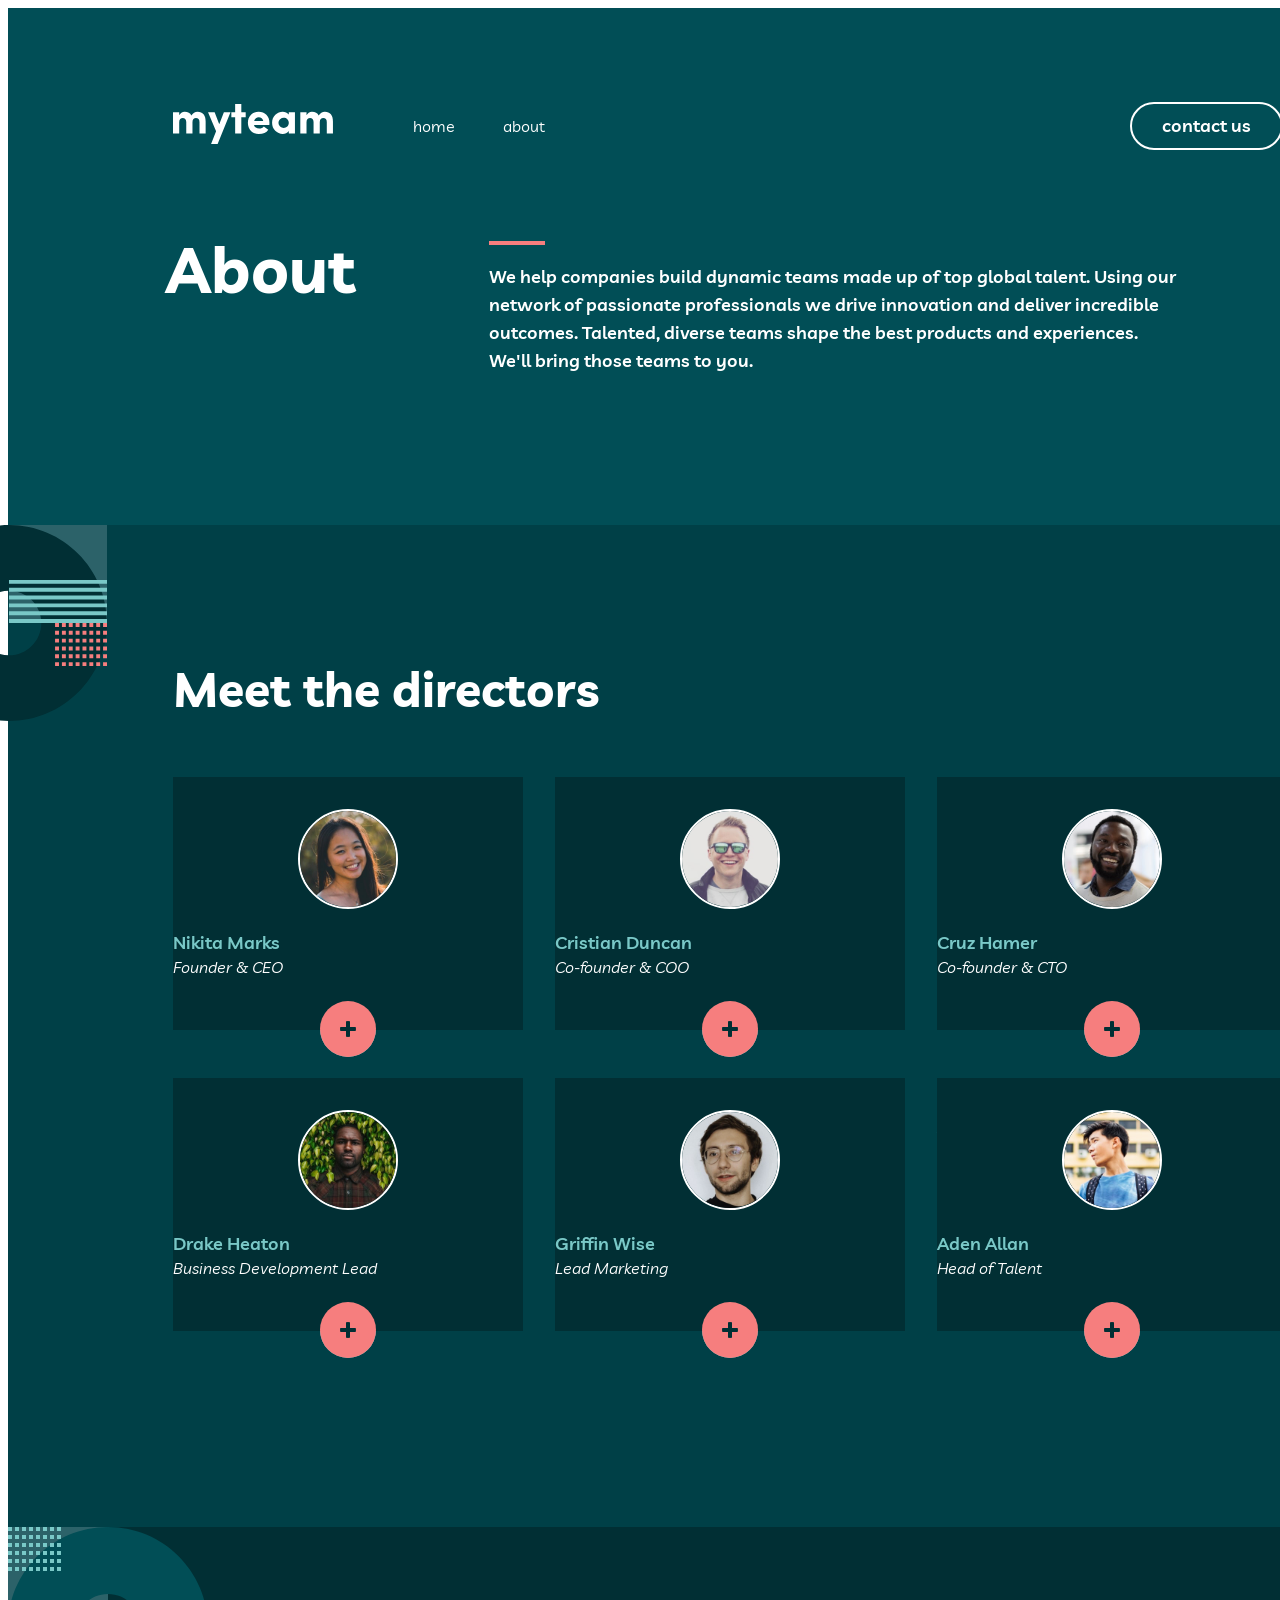
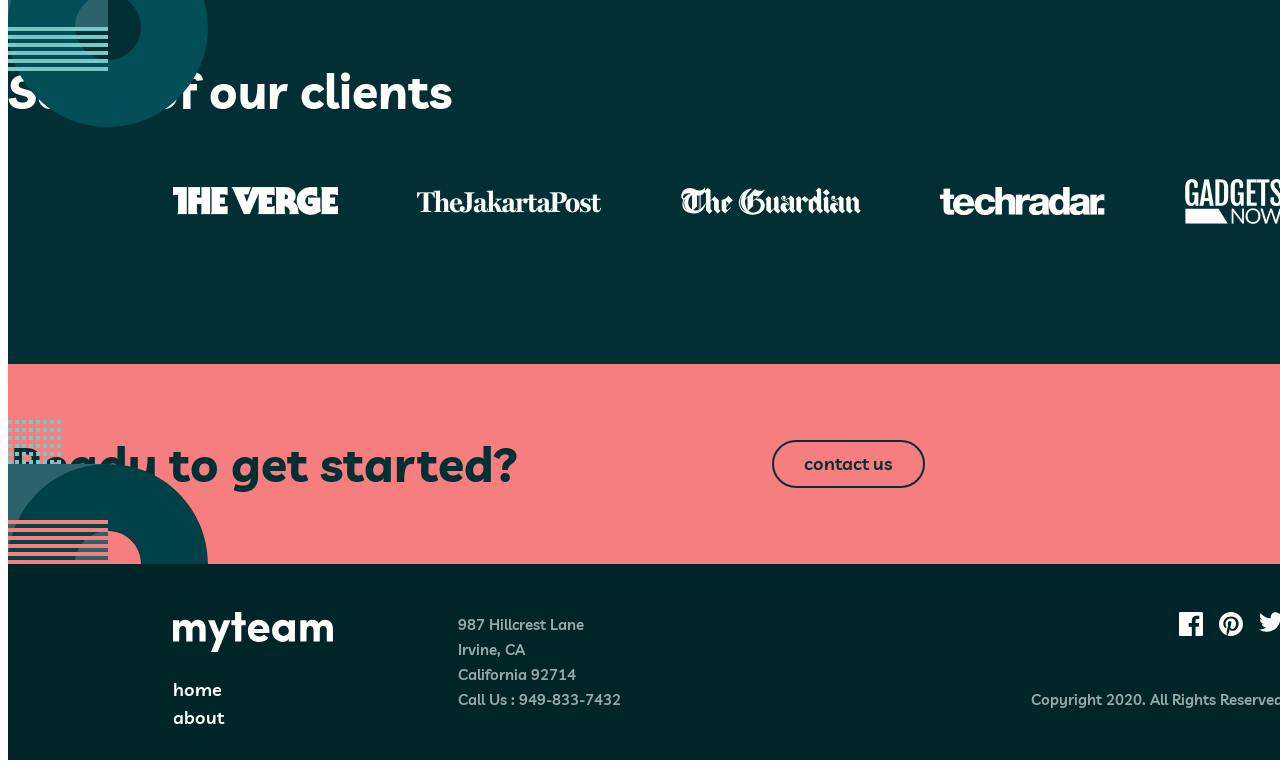
==== pages/about.html @ 74ff91b4 "Merge branch 'main' into task/K1-47" ====
<!doctype html>
<html lang="en">
  <head>
    <meta charset="UTF-8" />
    <meta name="viewport" content="width=device-width, initial-scale=1.0" />

    <link
      rel="icon"
      type="image/png"
      sizes="32x32"
      href="images/favicon-32x32.png"
    />
    <link rel="preconnect" href="https://fonts.googleapis.com" />
    <link rel="preconnect" href="https://fonts.gstatic.com" crossorigin />
    <link
      href="https://fonts.googleapis.com/css2?family=Livvic:ital,wght@0,100;0,200;0,300;0,400;0,500;0,600;0,700;0,900;1,100;1,200;1,300;1,400;1,500;1,600;1,700;1,900&display=swap"
      rel="stylesheet"
    />
    <link rel="stylesheet" href="../CSS/style.css" />
    <link rel="stylesheet" href="../CSS/about.css" />
    <title>Frontend Mentor | myteam website challenge - About</title>

    <script src="../JS/about.js" defer></script>
  </head>

  <body>
    <div id="container">
      <header>
        <nav>
          <ul>
            <li>
              <img src="../assets/logo.svg" alt="logo" />
            </li>
            <ul>
              <li>
                <a href="../index.html">home</a>
              </li>
              <li>
                <a href="../pages/about.html">about</a>
              </li>
            </ul>
          </ul>
          <button class="body-1">
            <a href="../pages/contact.html">contact us</a>
          </button>
        </nav>

        <div class="about">
          <article class="a_h1">
            <h1 class="h1-small">About</h1>
          </article>

          <article class="a_p">
            <div class="red_dash"></div>
            <p class="body-1">
              We help companies build dynamic teams made up of top global
              talent. Using our network of passionate professionals we drive
              innovation and deliver incredible outcomes. Talented, diverse
              teams shape the best products and experiences. We'll bring those
              teams to you.
            </p>
          </article>

          <img
            src="../assets/bg-pattern-about-1-mobile-nav-1.svg"
            alt="red decor"
            class="a_decor1"
          />
        </div>
      </header>

      <section class="directors">
        <h2 class="h2">Meet the directors</h2>
        <figure class="d_grid">
          <div class="nikita not_flipped">
            <img
              src="../assets/avatar-nikita.jpg"
              alt="picture of Nikita Marks"
            />
            <p class="d_names body-1">Nikita Marks</p>
            <p class="d_job">Founder & CEO</p>
            <button><img src="../assets/icon-cross.svg" alt="" /></button>
            <!-- button for flip card-->
          </div>

          <div class="cristian not_flipped">
            <img
              src="../assets/avatar-christian.jpg"
              alt="picture of Cristian Duncan"
            />
            <p class="d_names body-1">Cristian Duncan</p>
            <p class="d_job">Co-founder & COO</p>
            <button><img src="../assets/icon-cross.svg" alt="" /></button>
            <!-- button for flip card-->
          </div>

          <div class="cruz not_flipped">
            <img src="../assets/avatar-cruz.jpg" alt="picture of Cruz Hamer" />
            <p class="d_names body-1">Cruz Hamer</p>
            <p class="d_job">Co-founder & CTO</p>
            <button><img src="../assets/icon-cross.svg" alt="" /></button>
            <!-- button for flip card-->
          </div>

          <div class="drake not_flipped">
            <img
              src="../assets/avatar-drake.jpg"
              alt="picture of Drake Heaton"
            />
            <p class="d_names body-1">Drake Heaton</p>
            <p class="d_job">Business Development Lead</p>
            <button><img src="../assets/icon-cross.svg" alt="" /></button>
            <!-- button for flip card-->
          </div>

          <div class="griffin not_flipped">
            <img
              src="../assets/avatar-griffin.jpg"
              alt="picture of Griffin Wise"
            />
            <p class="d_names body-1">Griffin Wise</p>
            <p class="d_job">Lead Marketing</p>
            <button><img src="../assets/icon-cross.svg" alt="" /></button>
            <!-- button for flip card-->
          </div>

          <div class="aden not_flipped">
            <img src="../assets/avatar-aden.jpg" alt="picture of Aden Allan" />
            <p class="d_names body-1">Aden Allan</p>
            <p class="d_job">Head of Talent</p>
            <button><img src="../assets/icon-cross.svg" alt="" /></button>
            <!-- button for flip card-->
          </div>
        </figure>

        <figure class="d_grid2 d_grid">
          <div class="nikita flipped">
            <p class="d_names body-1">Nikita Marks</p>
            <p class="body-2">
              “It always amazes me how much talent there is in every corner of
              the globe.”
            </p>
            <span>
              <a href=""
                ><img src="../assets/icon-twitter.svg" alt="twitter logo"
              /></a>
              <a href=""
                ><img src="../assets/icon-linkedin.svg" alt="linkedin logo"
              /></a>
            </span>
            <button>
              <img src="../assets/icon-cross.svg" alt="x to close" />
            </button>
            <!-- button to come back to card-->
          </div>

          <div class="cristian flipped">
            <p class="d_names body-1">Cristian Duncan</p>
            <p class="body-2">
              “Distributed teams required unique processes. You need to approach
              work in a new way.”
            </p>
            <span>
              <a href=""
                ><img src="../assets/icon-twitter.svg" alt="twitter logo"
              /></a>
              <a href=""
                ><img src="../assets/icon-linkedin.svg" alt="linkedin logo"
              /></a>
            </span>
            <button>
              <img src="../assets/icon-cross.svg" alt="x to close" />
            </button>
            <!-- button to come back to card-->
          </div>

          <div class="cruz flipped">
            <p class="d_names body-1">Cruz Hamer</p>
            <p class="body-2">
              “Technology is at the forefront of enabling distributed teams.
              That's where we come in.”
            </p>
            <span>
              <a href=""
                ><img src="../assets/icon-twitter.svg" alt="twitter logo"
              /></a>
              <a href=""
                ><img src="../assets/icon-linkedin.svg" alt="linkedin logo"
              /></a>
            </span>
            <button>
              <img src="../assets/icon-cross.svg" alt="x to close" />
            </button>
            <!-- button to come back to card-->
          </div>

          <div class="drake flipped">
            <p class="d_names body-1">Drake Heaton</p>
            <p class="body-2">
              “Hiring similar people from similar backgrounds is a surefire way
              to stunt innovation.”
            </p>
            <span>
              <a href=""
                ><img src="../assets/icon-twitter.svg" alt="twitter logo"
              /></a>
              <a href=""
                ><img src="../assets/icon-linkedin.svg" alt="linkedin logo"
              /></a>
            </span>
            <button>
              <img src="../assets/icon-cross.svg" alt="x to close" />
            </button>
            <!-- button to come back to card-->
          </div>

          <div class="griffin flipped">
            <p class="d_names body-1">Griffin Wise</p>
            <p class="body-2">
              “Unique perspectives shape unique products, which is what you need
              to survive these days.”
            </p>
            <span>
              <a href=""
                ><img src="../assets/icon-twitter.svg" alt="twitter logo"
              /></a>
              <a href=""
                ><img src="../assets/icon-linkedin.svg" alt="linkedin logo"
              /></a>
            </span>
            <button>
              <img src="../assets/icon-cross.svg" alt="x to close" />
            </button>
            <!-- button to come back to card-->
          </div>

          <div class="aden flipped">
            <p class="d_names body-1">Aden Alan</p>
            <p class="body-2">
              “Empowered teams create truly amazing products. Set the north star
              and let them follow it.”
            </p>
            <span>
              <a href=""
                ><img src="../assets/icon-twitter.svg" alt="twitter logo"
              /></a>
              <a href=""
                ><img src="../assets/icon-linkedin.svg" alt="linkedin logo"
              /></a>
            </span>
            <button>
              <img src="../assets/icon-cross.svg" alt="x to close" />
            </button>
            <!-- button to come back to card-->
          </div>
        </figure>

        <div class="d_decor1">
          <img
            src="../assets/bg-pattern-about-2-contact-1.svg"
            alt="blue decor"
          />
        </div>

        <img
          src="../assets/bg-pattern-home-4-about-3.svg"
          alt="red decor"
          class="d_decor2"
        />
      </section>

      <section class="clients">
        <h2 class="h2">Some of our clients</h2>
        <figure>
          <img src="../assets/logo-the-verge.png" alt="The verge icon" />
          <img
            src="../assets/logo-jakarta-post.png"
            alt="The jakarta post logo"
          />
          <img src="../assets/logo-the-guardian.png" alt="the guardian logo" />
          <img src="../assets/logo-tech-radar.png" alt="tech radar logo" />
          <img src="../assets/logo-gadgets-now.png" alt="gadgets now logo" />
        </figure>

        <div class="c_decor1">
          <img src="../assets/bg-pattern-about-4.svg" alt="red decor" />
        </div>
      </section>

      <section id="ready-to-get-started">
        <div>
          <h2 class="h2">Ready to get started?</h2>
          <button class="body-1">
            <a href="../pages/contact.html">contact us</a>
          </button>
        </div>
        <img src="../assets/bg-pattern-home-6-about-5.svg" alt="" />
      </section>

      <footer id="footer">
        <div>
          <div class="logo">
            <img src="../assets/logo.svg" alt="logo" />
            <ul class="body-1">
              <li>
                <a href="../index.html">home</a>
              </li>
              <li>
                <a href="../pages/about.html">about</a>
              </li>
            </ul>
          </div>
          <address class="body-2">
            <ul>
              <li>987 Hillcrest Lane</li>
              <li>Irvine, CA</li>
              <li>California 92714</li>
              <li>Call Us : 949-833-7432</li>
            </ul>
          </address>
        </div>
        <div class="social">
          <ul>
            <li>
              <a href="#">
                <img src="../assets/icon-facebook.svg" alt="Facebook" />
              </a>
            </li>
            <li>
              <a href="#">
                <img src="../assets/icon-pinterest.svg" alt="Pinterest" />
              </a>
            </li>
            <li>
              <a href="#">
                <img src="../assets/icon-twitter.svg" alt="Twitter" />
              </a>
            </li>
          </ul>
          <p class="body-2">Copyright 2020. All Rights Reserved</p>
        </div>
      </footer>
    </div>
  </body>
</html>
---- CSS/style.css ----
/* global variables for colors */
/* colors: primary - pri, secondary - sec */

:root {
  --pri-midnight-green: #014e56;
  --pri-light-coral: #f67e7e;
  --pri-white: #ffffff;
  --sec-rapture-blue: #79C8C7;
  --sec-police-blue: #2c6269;
  --sec-deep-jungle-green: #004047;
  --sec-sacramento-state-green: #012f34;
  --sec-dark-green: #002529;
}

/* make border width count as a part of element etc. */

* {
  box-sizing: border-box;
}

/*base font with fallbacks*/
#container {
  font-family: "Livvic", arial, sans-serif;
  background-color: var(--pri-midnight-green);
  width: 1440px;
  margin: 0px auto;
}

/* headings styles*/

.h1-large {
  font-weight: 700;
  font-style: normal;
  font-size: 100px;
  line-height: 100px;
}

.h1-small {
  font-weight: 700;
  font-style: normal;
  font-size: 64px;
  line-height: 56px;
}

.h2 {
  font-weight: 700;
  font-style: normal;
  font-size: 48px;
  line-height: 48px;
}

.h3 {
  font-weight: 700;
  font-style: normal;
  font-size: 18px;
  line-height: 28px;
}

/* text styles*/

.body-1 {
  font-weight: 600;
  font-style: normal;
  font-size: 18px;
  line-height: 28px;
}

.body-2 {
  font-weight: 600;
  font-style: normal;
  font-size: 15px;
  line-height: 25px;
}

/*navbar*/
header {
  align-content: center;
}

nav {
  color: white;
  width: 69.375rem;
  position: relative;
  top: 4.563rem;
  left: 10.313rem;
  display: flex;
  justify-content: space-between;
  align-items: center;
  margin-right: 0rem;
  padding-inline: 0rem;
  padding-left: 0rem;
}

nav ul {
  width: 23.75rem;
  display: flex;
  justify-content: space-between;
  align-items: center;
  padding-left: 0rem;
}

nav ul li {
  display: inline-block;
  margin: 0rem;
  margin-right: 0rem;
  & a {
    text-decoration: none;
    color: white;
  }
}

nav button {
  font-family: "Livvic", arial, sans-serif;
  width: 9.563rem;
  height: 3rem;
  border: 2px solid white;
  background-color: var(--pri-midnight-green);
  border-radius: 50px;
  & a {
    text-decoration: none;
    color: white;
  }
}

nav ul ul {
  width: 8.75rem;
}

nav ul ul li {
  width: 3.125rem;
}

/*footer*/
#footer {
  align-content: center;
  width: 1440px;
  height: 196px;
  background-color: var(--sec-dark-green);
  color: white;
  position: relative;
  display: flex;
  justify-content: space-between;
  align-items: center;
  padding-left: 10.313rem;
  padding-right: 10.313rem;
  & a {
    text-decoration: none;
    color: white;
  }
  & address,
  p {
    opacity: 0.6;
  }
}

#footer div div ul li {
  list-style-type: none;
  display: inline-block;
  text-decoration: none;
  color: white;
}
#footer div address ul {
  list-style-type: none;
}
#footer div:first-child {
  display: flex;
}
#footer div .logo {
  height: 6.25rem;
  width: 10rem;
  display: flex;
  flex-wrap: wrap;
  & img {
    width: 10rem;
    height: 2.5rem;
  }
  & ul {
    padding: 0rem;
    margin: 0rem;
    align-content: end;
    width: 8.75rem;
    height: 1.75rem;
    padding-top: 0.5rem;
    & li:first-child {
      margin-right: 2.3rem;
    }
  }
}
#footer div address {
  height: 6.25rem;
  margin: 0rem;
  margin-left: 7.813rem;

  & ul {
    padding: 0rem;
    margin: 0rem;
  }
}
#footer .social {
  height: 6.25rem;
  width: 15.938rem;
  display: flex;
  flex-wrap: wrap;
  justify-content: end;
  & ul {
    list-style-type: none;
    text-align: right;
    padding: 0rem;
    margin: 0rem;
    justify-content: end;
    width: 6.5rem;
    height: 1.5rem;
    display: flex;
    justify-content: space-between;
  }
  & p {
    margin: 0rem;
    align-content: end;
  }
}

/*ready to get started*/

#ready-to-get-started {
  position: relative;
  color: var(--sec-sacramento-state-green);
  background-color: var(--pri-light-coral);
  height: 12.5rem;
  align-content: center;
  /* display: flex; */
}
#ready-to-get-started button {
  font-family: "Livvic", arial, sans-serif;
  width: 9.563rem;
  height: 3rem;
  border: 2px solid var(--sec-sacramento-state-green);
  background-color: var(--pri-light-coral);
  border-radius: 50px;
  & a {
    text-decoration: none;
    color: var(--sec-sacramento-state-green);
  }
}
#ready-to-get-started div {
  justify-self: center;
  padding-left: 0.188em;
  width: 57.313rem;
  display: flex;
  justify-content: space-between;
}

#ready-to-get-started img {
  position: absolute;
  top: 3.5rem;
}
---- CSS/about.css ----
* {
    box-sizing: border-box;
}

#container {
    color: var(--pri-white);
}

header {
    background-color: var(--pri-midnight-green);
    height: 32.312rem;
}

.about {
    display: flex;
    margin: 9.375rem 10.75rem 7.5rem 9.875rem;
    width: 69.375rem;
    height: 9.75rem;
    justify-items: center;
    align-items: center;
    gap: 6rem;
    flex-wrap: wrap;
}

.red_dash{
    border: 2px solid var(--pri-light-coral);
    width: 3.5rem;
    margin-bottom: 1rem;
}

.a_h1 {
    flex-grow: 2;
    align-self: flex-start;
}

.a_h1 .h1-small{
    margin-top: 0rem;
}

.a_p{
    width: 45.625rem;
    height: 9.75rem;
    flex-grow: 3;

}

.a_p p{
    text-align: start;
    margin-right: 6rem;
}

.a_decor1 {
    position: relative;
    left: 74em;
    bottom: 10.5rem;
}

/*================================Director Section============================*/

.directors {
    background-color: var(--sec-deep-jungle-green);
    padding: 8.75rem 10.312rem;
    padding-top: 4.75rem;
    height: 62.625rem;
}

.directors img {
    height: 6.25rem;
    border-radius: 50%;
    border: 2px solid var(--pri-white);
}

.directors h2 {
    justify-self: center;
    margin: 4rem 0rem;
}

.directors .d_grid{
    display: grid;
    margin: 0rem;
    grid-template-columns: repeat(3, auto);
    grid-template-rows: repeat(2, auto);
    row-gap: 3rem;
    column-gap: 2rem;
}

.d_grid div{
    background-color: var(--sec-sacramento-state-green);
    height: 15.812rem;
    width: 21.875rem;
}

.d_grid div img{
    margin-left: 7.812rem;
    margin-top: 2rem;
}

.d_grid .d_names {
    color: var(--sec-rapture-blue);
    justify-self: center;
    margin: 0rem;
    margin-top: 1rem;
}

.d_grid .d_job{
    justify-self: center;
    margin: 0rem;
    margin-bottom: 3.5rem;
    font-style: italic;
}

.d_grid button{
    margin: 0rem;
    position: relative;

    background-color: var(--pri-light-coral);
    width: 3.5rem;
    height: 3.5rem;
    border-radius: 50%;
    border: 0rem;

    bottom: 2rem;
    left: 9.18rem;
}

.d_grid button img{
    margin: 1.187rem 0.875rem;

    background-color: var(--pri-light-coral);
    width: 1rem;
    height: 1rem;
    border-radius: 50%;
    border: 0rem;
}

.directors .d_decor1{
    position: relative;

    width: 12.5rem;
    height: 12.5rem;
    
    bottom: 85.1rem;
    right: 16.5rem;
}

.directors .d_decor1 img{
    position: relative;
    width: 12.5rem;
    height: 12.5rem;

    border-radius: 0%;

    border-color: transparent;
}

.directors .d_decor2{
    position: relative;

    width: 9.187rem;
    height: 6.25rem;

    border: none;
    border-radius: 0%;

    bottom: 41.1rem;
    left: 70.6rem;
}

/*==============flip directors================*/

.d_grid2 .body-1{
    margin-top: 2.187rem;
}

.d_grid2 .body-2 {
    margin: 0.5rem 1.5rem;
    margin-bottom: 1.5rem;
    height: 4.687rem;
    text-align: center;
}

.d_grid2 div{
    background-color: var(--sec-dark-green);
}

.d_grid2 div a img{
    width: 1.5rem;
    height: 1.218rem;

    border-color: transparent;
    border-radius: 0%;

    margin: 0rem;
}

.d_grid2 div a:nth-child(2) img{
    width: 1.25rem;
    height: 1.25rem;
    margin-left: 1rem;
}

.d_grid2 span{
    margin: 0rem 9rem 3.968rem 9rem;
}

.d_grid2 button{
    top: 1.86rem;
    background-color: var(--sec-rapture-blue);
}

.d_grid2 button img{
    margin: 1.187rem 0.875rem;

    background-color: var(--sec-rapture-blue);
    color: var(--sec-dark-green);

    transform: rotate(45deg);

    width: 1rem;
    height: 1rem;

    border-radius: 50%;
    border: 0rem;
}

.d_grid2{       
    position: relative;
    bottom: 34.6rem;
}


.flipped {
    z-index: 0;
}

.not_flipped {
    z-index: 1;
}

/*===========================OUR CLIENTS=============================*/

.clients {
  background-color: var(--sec-sacramento-state-green);
  height: 27.312rem;
}

.clients h2{
    justify-self: center;
    margin: 0rem;
    padding-top: 8.75rem;
    padding-bottom: 4rem;
}

.clients figure {
    display: flex;
    align-items: center;
    justify-content: space-between;

    width: 69.375rem;
    height: 2.812rem;

    margin: auto;
}

.clients figure img:nth-child(1){
    width: 10.312rem;
}
.clients img:nth-child(2){
    width: 11.5rem;
}
.clients img:nth-child(3){
    width: 11.25rem;
}
.clients img:nth-child(4){
    width: 10.312rem;
}
.clients img:nth-child(5){
    width: 6.125rem;
}

.clients .c_decor1{
    position: relative;

    height: 12.5rem;
    width: 12.5rem;

    bottom: 18.54rem;
}

/*=============ready get started tweaks================*/

#ready-to-get-started button {
    align-self: center;
}



/*====================Active===========================*/

/*====================Active director===========================*/

.d_grid button{
    z-index: 1;
}

.d_grid button:hover{
    background-color: var(--sec-rapture-blue);
    transition-duration: 0.3s;
    & *{    background-color: var(--sec-rapture-blue);  
        transition-duration: 0.3s;
    } 
}

.d_grid2 button:hover{
    background-color: var(--pri-light-coral);
    transition-duration: 0.3s;
    & *{    background-color: var(--pri-light-coral);  
    transition-duration: 0.3s;
    } 
}



.d_grid2 a img:hover{
    filter: brightness(0) saturate(100%) invert(69%) sepia(91%) saturate(1164%) hue-rotate(306deg) brightness(95%) contrast(102%);
}


d_grid{
    position: relative;
}
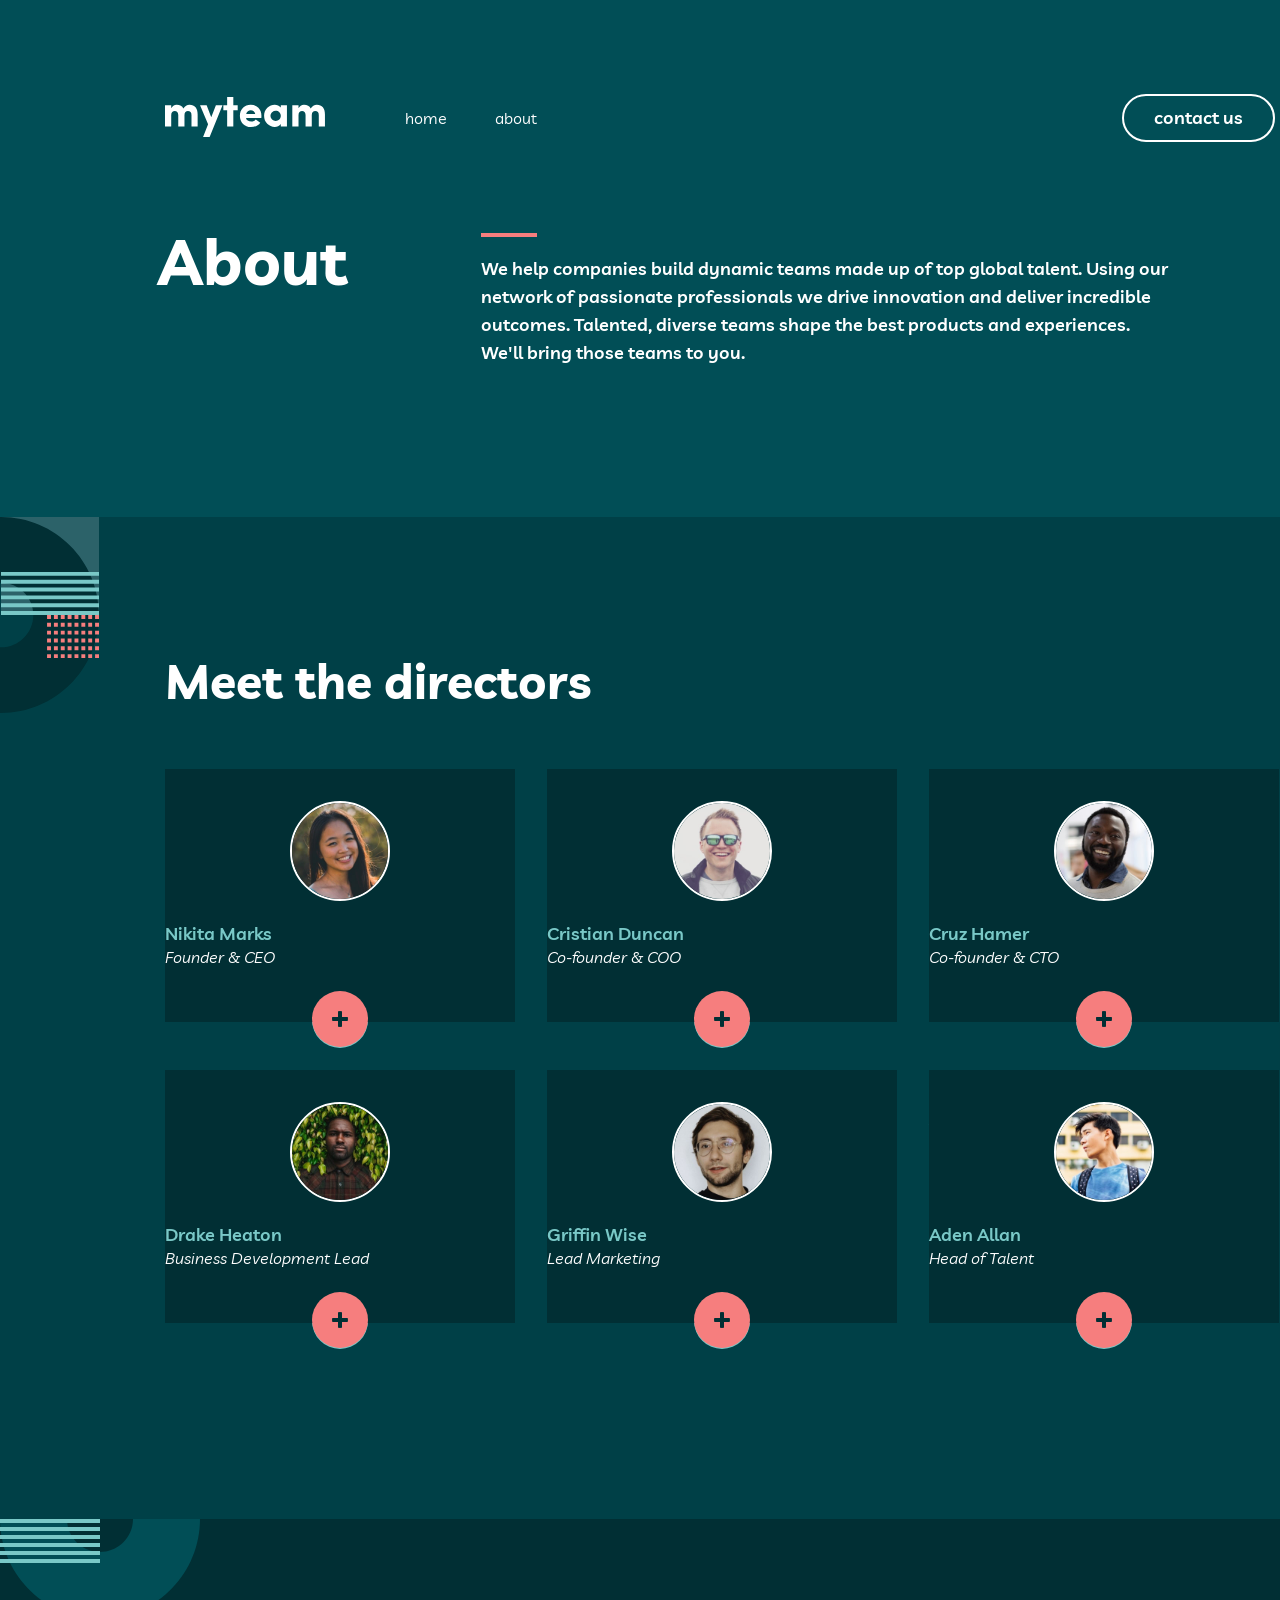
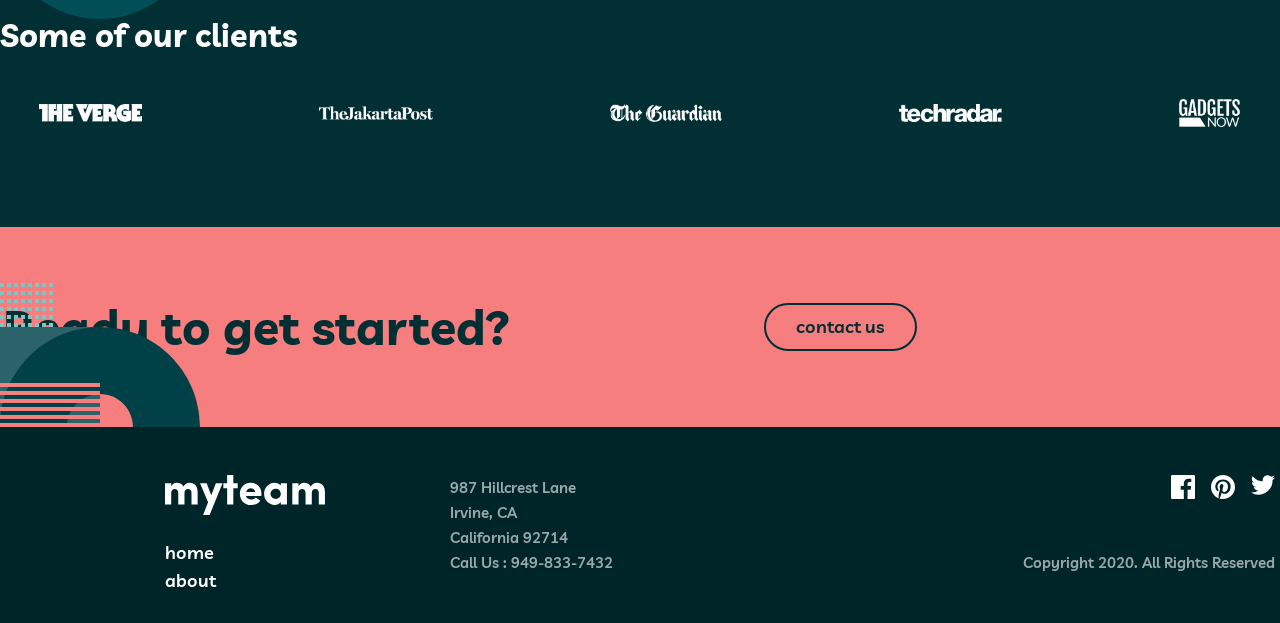
==== commit f45a925c: "add about clients section - tablet version" ====
--- a/pages/about.html
+++ b/pages/about.html
@@ -16,6 +16,7 @@
       href="https://fonts.googleapis.com/css2?family=Livvic:ital,wght@0,100;0,200;0,300;0,400;0,500;0,600;0,700;0,900;1,100;1,200;1,300;1,400;1,500;1,600;1,700;1,900&display=swap"
       rel="stylesheet"
     />
+    <link rel="stylesheet" href="../CSS/normalize.css">
     <link rel="stylesheet" href="../CSS/style.css" />
     <link rel="stylesheet" href="../CSS/about.css" />
     <title>Frontend Mentor | myteam website challenge - About</title>
--- a/CSS/style.css
+++ b/CSS/style.css
@@ -103,6 +103,7 @@
   display: inline-block;
   margin: 0rem;
   margin-right: 0rem;
+
   & a {
     text-decoration: none;
     color: white;
@@ -110,12 +111,12 @@
 }
 
 nav button {
-  font-family: "Livvic", arial, sans-serif;
   width: 9.563rem;
   height: 3rem;
   border: 2px solid white;
   background-color: var(--pri-midnight-green);
   border-radius: 50px;
+
   & a {
     text-decoration: none;
     color: white;
@@ -143,10 +144,12 @@
   align-items: center;
   padding-left: 10.313rem;
   padding-right: 10.313rem;
+
   & a {
     text-decoration: none;
     color: white;
   }
+
   & address,
   p {
     opacity: 0.6;
@@ -159,21 +162,26 @@
   text-decoration: none;
   color: white;
 }
+
 #footer div address ul {
   list-style-type: none;
 }
+
 #footer div:first-child {
   display: flex;
 }
+
 #footer div .logo {
   height: 6.25rem;
   width: 10rem;
   display: flex;
   flex-wrap: wrap;
+
   & img {
     width: 10rem;
     height: 2.5rem;
   }
+
   & ul {
     padding: 0rem;
     margin: 0rem;
@@ -186,6 +194,7 @@
     }
   }
 }
+
 #footer div address {
   height: 6.25rem;
   margin: 0rem;
@@ -196,12 +205,14 @@
     margin: 0rem;
   }
 }
+
 #footer .social {
   height: 6.25rem;
   width: 15.938rem;
   display: flex;
   flex-wrap: wrap;
   justify-content: end;
+
   & ul {
     list-style-type: none;
     text-align: right;
@@ -213,6 +224,7 @@
     display: flex;
     justify-content: space-between;
   }
+
   & p {
     margin: 0rem;
     align-content: end;
@@ -229,18 +241,20 @@
   align-content: center;
   /* display: flex; */
 }
+
 #ready-to-get-started button {
-  font-family: "Livvic", arial, sans-serif;
   width: 9.563rem;
   height: 3rem;
   border: 2px solid var(--sec-sacramento-state-green);
   background-color: var(--pri-light-coral);
   border-radius: 50px;
+
   & a {
     text-decoration: none;
     color: var(--sec-sacramento-state-green);
   }
 }
+
 #ready-to-get-started div {
   justify-self: center;
   padding-left: 0.188em;
@@ -254,4 +268,47 @@
   top: 3.5rem;
 }
 
-
+/* navbar tablet */
+@media (min-width: 768px) and (max-width: 1023px) {
+  .nav.wrapper {
+    width: 43.0625rem;
+    height: 3rem;
+    top: 4rem;
+    left: 0;
+    transform: none;
+  }
+
+  nav ul {
+    width: 20.75rem;
+    height: 3rem;
+    margin: 0rem;
+  }
+
+  nav ul>li:first-child img {
+    width: 8rem;
+    height: 2.375rem;
+    display: block;
+  }
+
+  nav ul ul {
+    width: 8.75rem;
+    height: 1.75rem;
+  }
+
+  nav ul ul li {
+    height: 1.75rem;
+  }
+
+  nav ul ul li a {
+    line-height: 1.75rem;
+  }
+
+  nav button {
+    width: 9.5625rem;
+    height: 3rem;
+  }
+
+  nav button a {
+    line-height: 1.75rem;
+  }
+}
--- a/CSS/about.css
+++ b/CSS/about.css
@@ -1,240 +1,244 @@
 * {
-    box-sizing: border-box;
+  box-sizing: border-box;
 }
 
 #container {
-    color: var(--pri-white);
+  color: var(--pri-white);
+  overflow: hidden;
+  position: relative;
+  font-family: "Livvic", arial, sans-serif;
+  background-color: var(--pri-midnight-green);
+  width: 1440px;
+  margin: 0px auto;
 }
 
 header {
-    background-color: var(--pri-midnight-green);
-    height: 32.312rem;
+  background-color: var(--pri-midnight-green);
+  height: 32.312rem;
 }
 
 .about {
-    display: flex;
-    margin: 9.375rem 10.75rem 7.5rem 9.875rem;
-    width: 69.375rem;
-    height: 9.75rem;
-    justify-items: center;
-    align-items: center;
-    gap: 6rem;
-    flex-wrap: wrap;
-}
-
-.red_dash{
-    border: 2px solid var(--pri-light-coral);
-    width: 3.5rem;
-    margin-bottom: 1rem;
+  display: flex;
+  margin: 9.375rem 10.75rem 7.5rem 9.875rem;
+  width: 69.375rem;
+  height: 9.75rem;
+  justify-items: center;
+  align-items: center;
+  gap: 6rem;
+  flex-wrap: wrap;
+}
+
+.red_dash {
+  border: 2px solid var(--pri-light-coral);
+  width: 3.5rem;
+  margin-bottom: 1rem;
 }
 
 .a_h1 {
-    flex-grow: 2;
-    align-self: flex-start;
-}
-
-.a_h1 .h1-small{
-    margin-top: 0rem;
-}
-
-.a_p{
-    width: 45.625rem;
-    height: 9.75rem;
-    flex-grow: 3;
-
-}
-
-.a_p p{
-    text-align: start;
-    margin-right: 6rem;
+  flex-grow: 2;
+  align-self: flex-start;
+}
+
+.a_h1 .h1-small {
+  margin-top: 0rem;
+}
+
+.a_p {
+  width: 45.625rem;
+  height: 9.75rem;
+  flex-grow: 3;
+}
+
+.a_p p {
+  text-align: start;
+  margin-right: 6rem;
 }
 
 .a_decor1 {
-    position: relative;
-    left: 74em;
-    bottom: 10.5rem;
+  position: relative;
+  left: 74em;
+  bottom: 10.5rem;
 }
 
 /*================================Director Section============================*/
 
 .directors {
-    background-color: var(--sec-deep-jungle-green);
-    padding: 8.75rem 10.312rem;
-    padding-top: 4.75rem;
-    height: 62.625rem;
+  background-color: var(--sec-deep-jungle-green);
+  padding: 8.75rem 10.312rem;
+  padding-top: 4.75rem;
+  height: 62.625rem;
 }
 
 .directors img {
-    height: 6.25rem;
-    border-radius: 50%;
-    border: 2px solid var(--pri-white);
+  height: 6.25rem;
+  border-radius: 50%;
+  border: 2px solid var(--pri-white);
 }
 
 .directors h2 {
-    justify-self: center;
-    margin: 4rem 0rem;
-}
-
-.directors .d_grid{
-    display: grid;
-    margin: 0rem;
-    grid-template-columns: repeat(3, auto);
-    grid-template-rows: repeat(2, auto);
-    row-gap: 3rem;
-    column-gap: 2rem;
-}
-
-.d_grid div{
-    background-color: var(--sec-sacramento-state-green);
-    height: 15.812rem;
-    width: 21.875rem;
-}
-
-.d_grid div img{
-    margin-left: 7.812rem;
-    margin-top: 2rem;
+  justify-self: center;
+  margin: 4rem 0rem;
+}
+
+.directors .d_grid {
+  display: grid;
+  margin: 0rem;
+  grid-template-columns: repeat(3, auto);
+  grid-template-rows: repeat(2, auto);
+  row-gap: 3rem;
+  column-gap: 2rem;
+}
+
+.d_grid div {
+  background-color: var(--sec-sacramento-state-green);
+  height: 15.812rem;
+  width: 21.875rem;
+}
+
+.d_grid div img {
+  margin-left: 7.812rem;
+  margin-top: 2rem;
 }
 
 .d_grid .d_names {
-    color: var(--sec-rapture-blue);
-    justify-self: center;
-    margin: 0rem;
-    margin-top: 1rem;
-}
-
-.d_grid .d_job{
-    justify-self: center;
-    margin: 0rem;
-    margin-bottom: 3.5rem;
-    font-style: italic;
-}
-
-.d_grid button{
-    margin: 0rem;
-    position: relative;
-
-    background-color: var(--pri-light-coral);
-    width: 3.5rem;
-    height: 3.5rem;
-    border-radius: 50%;
-    border: 0rem;
-
-    bottom: 2rem;
-    left: 9.18rem;
-}
-
-.d_grid button img{
-    margin: 1.187rem 0.875rem;
-
-    background-color: var(--pri-light-coral);
-    width: 1rem;
-    height: 1rem;
-    border-radius: 50%;
-    border: 0rem;
-}
-
-.directors .d_decor1{
-    position: relative;
-
-    width: 12.5rem;
-    height: 12.5rem;
-    
-    bottom: 85.1rem;
-    right: 16.5rem;
-}
-
-.directors .d_decor1 img{
-    position: relative;
-    width: 12.5rem;
-    height: 12.5rem;
-
-    border-radius: 0%;
-
-    border-color: transparent;
-}
-
-.directors .d_decor2{
-    position: relative;
-
-    width: 9.187rem;
-    height: 6.25rem;
-
-    border: none;
-    border-radius: 0%;
-
-    bottom: 41.1rem;
-    left: 70.6rem;
+  color: var(--sec-rapture-blue);
+  justify-self: center;
+  margin: 0rem;
+  margin-top: 1rem;
+}
+
+.d_grid .d_job {
+  justify-self: center;
+  margin: 0rem;
+  margin-bottom: 3.5rem;
+  font-style: italic;
+}
+
+.d_grid button {
+  margin: 0rem;
+  position: relative;
+
+  background-color: var(--pri-light-coral);
+  width: 3.5rem;
+  height: 3.5rem;
+  border-radius: 50%;
+  border: 0rem;
+
+  bottom: 2rem;
+  left: 9.18rem;
+}
+
+.d_grid button img {
+  margin: 1.187rem 0.875rem;
+
+  background-color: var(--pri-light-coral);
+  width: 1rem;
+  height: 1rem;
+  border-radius: 50%;
+  border: 0rem;
+}
+
+.directors .d_decor1 {
+  position: relative;
+
+  width: 12.5rem;
+  height: 12.5rem;
+
+  bottom: 85.1rem;
+  right: 16.5rem;
+}
+
+.directors .d_decor1 img {
+  position: relative;
+  width: 12.5rem;
+  height: 12.5rem;
+
+  border-radius: 0%;
+
+  border-color: transparent;
+}
+
+.directors .d_decor2 {
+  position: relative;
+
+  width: 9.187rem;
+  height: 6.25rem;
+
+  border: none;
+  border-radius: 0%;
+
+  bottom: 41.1rem;
+  left: 70.6rem;
 }
 
 /*==============flip directors================*/
 
-.d_grid2 .body-1{
-    margin-top: 2.187rem;
+.d_grid2 .body-1 {
+  margin-top: 2.187rem;
 }
 
 .d_grid2 .body-2 {
-    margin: 0.5rem 1.5rem;
-    margin-bottom: 1.5rem;
-    height: 4.687rem;
-    text-align: center;
-}
-
-.d_grid2 div{
-    background-color: var(--sec-dark-green);
-}
-
-.d_grid2 div a img{
-    width: 1.5rem;
-    height: 1.218rem;
-
-    border-color: transparent;
-    border-radius: 0%;
-
-    margin: 0rem;
-}
-
-.d_grid2 div a:nth-child(2) img{
-    width: 1.25rem;
-    height: 1.25rem;
-    margin-left: 1rem;
-}
-
-.d_grid2 span{
-    margin: 0rem 9rem 3.968rem 9rem;
-}
-
-.d_grid2 button{
-    top: 1.86rem;
-    background-color: var(--sec-rapture-blue);
-}
-
-.d_grid2 button img{
-    margin: 1.187rem 0.875rem;
-
-    background-color: var(--sec-rapture-blue);
-    color: var(--sec-dark-green);
-
-    transform: rotate(45deg);
-
-    width: 1rem;
-    height: 1rem;
-
-    border-radius: 50%;
-    border: 0rem;
-}
-
-.d_grid2{       
-    position: relative;
-    bottom: 34.6rem;
-}
-
+  margin: 0.5rem 1.5rem;
+  margin-bottom: 1.5rem;
+  height: 4.687rem;
+  text-align: center;
+}
+
+.d_grid2 div {
+  background-color: var(--sec-dark-green);
+}
+
+.d_grid2 div a img {
+  width: 1.5rem;
+  height: 1.218rem;
+
+  border-color: transparent;
+  border-radius: 0%;
+
+  margin: 0rem;
+}
+
+.d_grid2 div a:nth-child(2) img {
+  width: 1.25rem;
+  height: 1.25rem;
+  margin-left: 1rem;
+}
+
+.d_grid2 span {
+  margin: 0rem 9rem 3.968rem 9rem;
+}
+
+.d_grid2 button {
+  top: 1.86rem;
+  background-color: var(--sec-rapture-blue);
+}
+
+.d_grid2 button img {
+  margin: 1.187rem 0.875rem;
+
+  background-color: var(--sec-rapture-blue);
+  color: var(--sec-dark-green);
+
+  transform: rotate(45deg);
+
+  width: 1rem;
+  height: 1rem;
+
+  border-radius: 50%;
+  border: 0rem;
+}
+
+.d_grid2 {
+  position: relative;
+  bottom: 34.6rem;
+}
 
 .flipped {
-    z-index: 0;
+  z-index: 0;
 }
 
 .not_flipped {
-    z-index: 1;
+  z-index: 1;
 }
 
 /*===========================OUR CLIENTS=============================*/
@@ -244,88 +248,146 @@
   height: 27.312rem;
 }
 
-.clients h2{
-    justify-self: center;
-    margin: 0rem;
-    padding-top: 8.75rem;
-    padding-bottom: 4rem;
+.clients h2 {
+  justify-self: center;
+  margin: 0rem;
+  padding-top: 8.75rem;
+  padding-bottom: 4rem;
 }
 
 .clients figure {
-    display: flex;
-    align-items: center;
-    justify-content: space-between;
-
-    width: 69.375rem;
-    height: 2.812rem;
-
-    margin: auto;
-}
-
-.clients figure img:nth-child(1){
-    width: 10.312rem;
-}
-.clients img:nth-child(2){
-    width: 11.5rem;
-}
-.clients img:nth-child(3){
-    width: 11.25rem;
-}
-.clients img:nth-child(4){
-    width: 10.312rem;
-}
-.clients img:nth-child(5){
-    width: 6.125rem;
-}
-
-.clients .c_decor1{
-    position: relative;
-
-    height: 12.5rem;
-    width: 12.5rem;
-
-    bottom: 18.54rem;
+  display: flex;
+  align-items: center;
+  justify-content: space-between;
+
+  width: 69.375rem;
+  height: 2.812rem;
+
+  margin: auto;
+}
+
+.clients figure img:nth-child(1) {
+  width: 10.312rem;
+}
+
+.clients img:nth-child(2) {
+  width: 11.5rem;
+}
+
+.clients img:nth-child(3) {
+  width: 11.25rem;
+}
+
+.clients img:nth-child(4) {
+  width: 10.312rem;
+}
+
+.clients img:nth-child(5) {
+  width: 6.125rem;
+}
+
+.clients .c_decor1 {
+  position: relative;
+
+  height: 12.5rem;
+  width: 12.5rem;
+
+  bottom: 18.54rem;
 }
 
 /*=============ready get started tweaks================*/
 
 #ready-to-get-started button {
-    align-self: center;
-}
-
-
+  align-self: center;
+}
 
 /*====================Active===========================*/
 
 /*====================Active director===========================*/
 
-.d_grid button{
-    z-index: 1;
-}
-
-.d_grid button:hover{
+.d_grid button {
+  z-index: 1;
+}
+
+.d_grid button:hover {
+  background-color: var(--sec-rapture-blue);
+  transition-duration: 0.3s;
+
+  & * {
     background-color: var(--sec-rapture-blue);
     transition-duration: 0.3s;
-    & *{    background-color: var(--sec-rapture-blue);  
-        transition-duration: 0.3s;
-    } 
-}
-
-.d_grid2 button:hover{
+  }
+}
+
+.d_grid2 button:hover {
+  background-color: var(--pri-light-coral);
+  transition-duration: 0.3s;
+
+  & * {
     background-color: var(--pri-light-coral);
     transition-duration: 0.3s;
-    & *{    background-color: var(--pri-light-coral);  
-    transition-duration: 0.3s;
-    } 
-}
-
-
-
-.d_grid2 a img:hover{
-    filter: brightness(0) saturate(100%) invert(69%) sepia(91%) saturate(1164%) hue-rotate(306deg) brightness(95%) contrast(102%);
-}
-
-
-d_grid{
+  }
+}
+
+.d_grid2 a img:hover {
+  filter: brightness(0) saturate(100%) invert(69%) sepia(91%) saturate(1164%)
+    hue-rotate(306deg) brightness(95%) contrast(102%);
+}
+
+d_grid {
+  position: relative;
+}
+
+/*===========================media-tablets===========================*/
+/*===========================OUR CLIENTS=============================*/
+
+@media (max-width: 1439px) {
+  #container {
+    width: auto;
+  }
+  .clients {
+    width: auto;
+    overflow: hidden;
+    height: 19.25rem;
+  }
+  .clients figure {
+    width: auto;
+    display: flex;
+    height: 1.75rem;
+    margin-bottom: 6.25rem;
+    padding-left: 2.438rem;
+    padding-right: 2.5rem;
+  }
+  .clients .h2 {
+    font-weight: 700;
+    font-style: normal;
+    font-size: 32px;
+    line-height: 32px;
+    padding-top: 6.25rem;
+    padding-bottom: 3rem;
+  }
+  .clients figure img {
+    width: auto;
+  }
+  /*  img*0.624, pagal img */
+  .clients figure img:nth-child(1) {
+    width: 6.434rem;
+  }
+  .clients img:nth-child(2) {
+    width: 7.176rem;
+  }
+  .clients img:nth-child(3) {
+    width: 7.02rem;
+  }
+  .clients img:nth-child(4) {
+    width: 6.434rem;
+  }
+  .clients img:nth-child(5) {
+    width: 3.822rem;
+  }
+  .clients .c_decor1 {
     position: relative;
-}+    bottom: 0rem;
+    top: -25.5rem;
+  }
+}
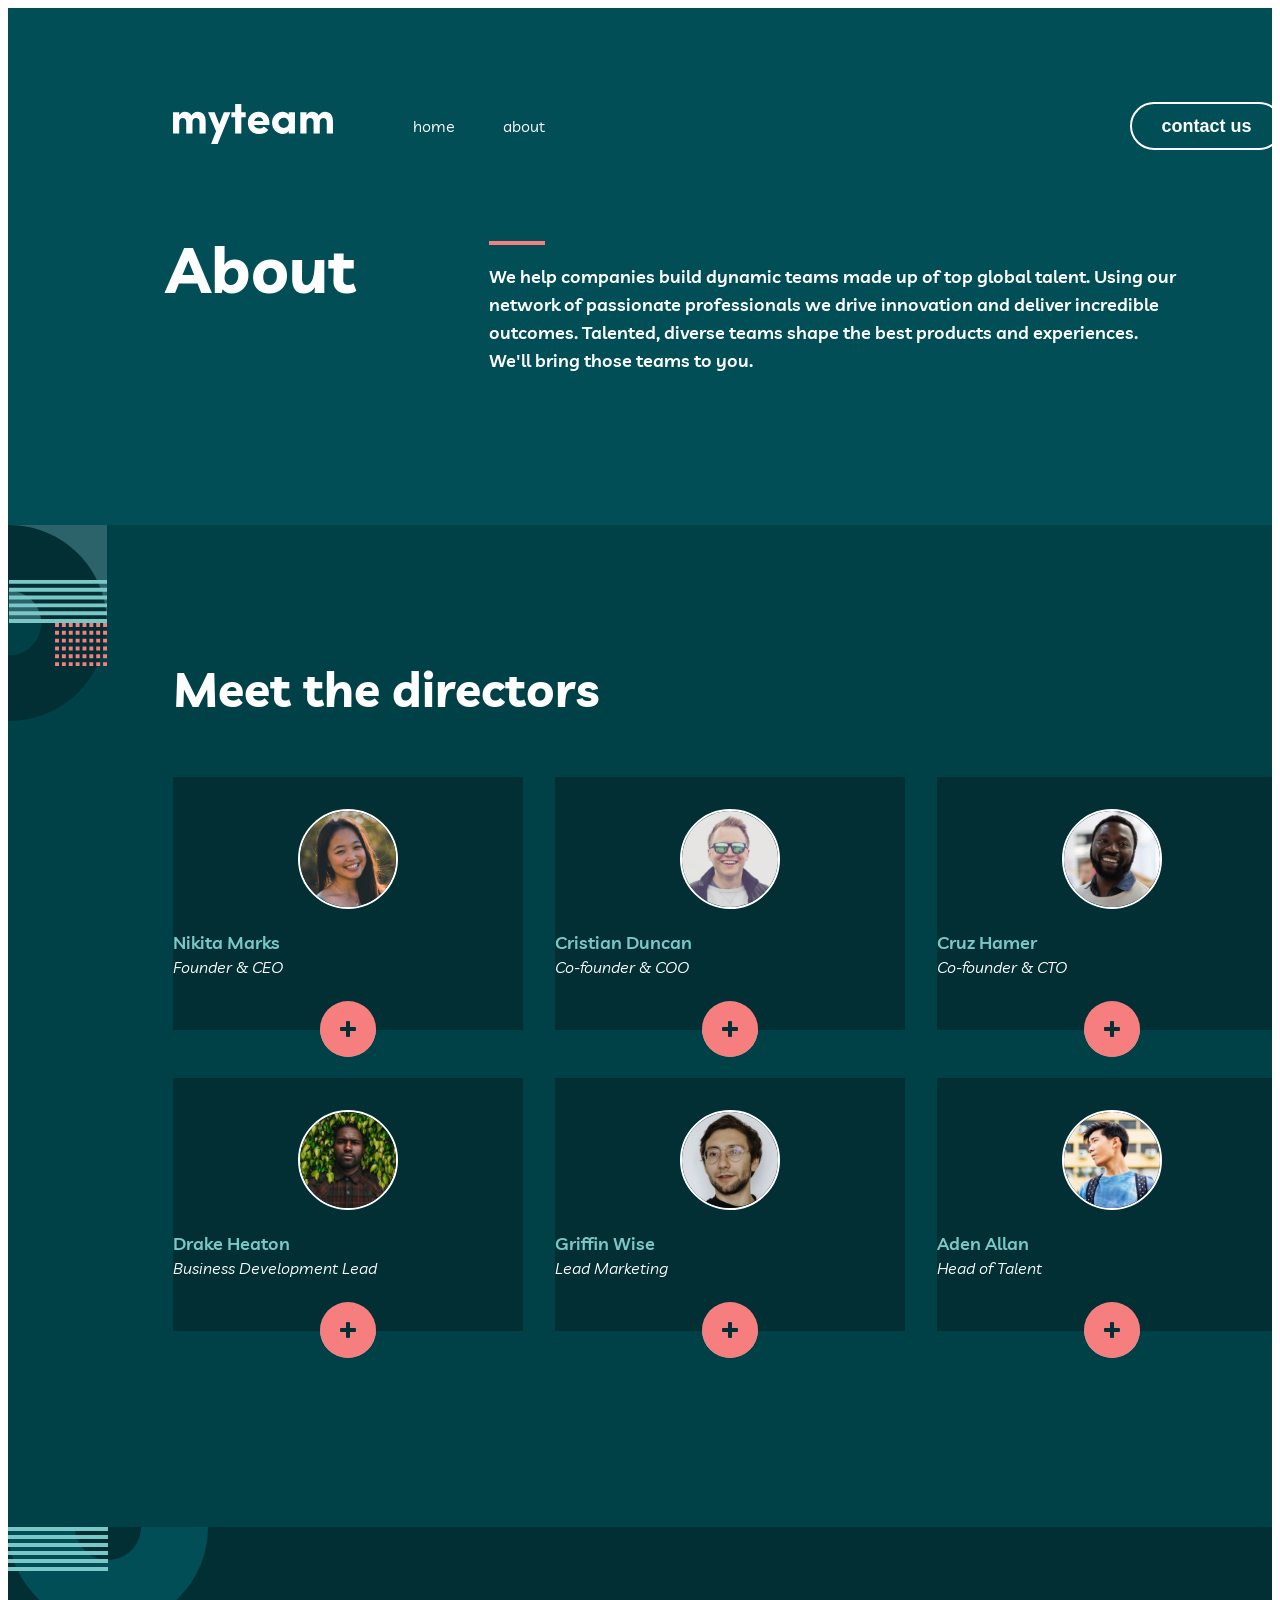
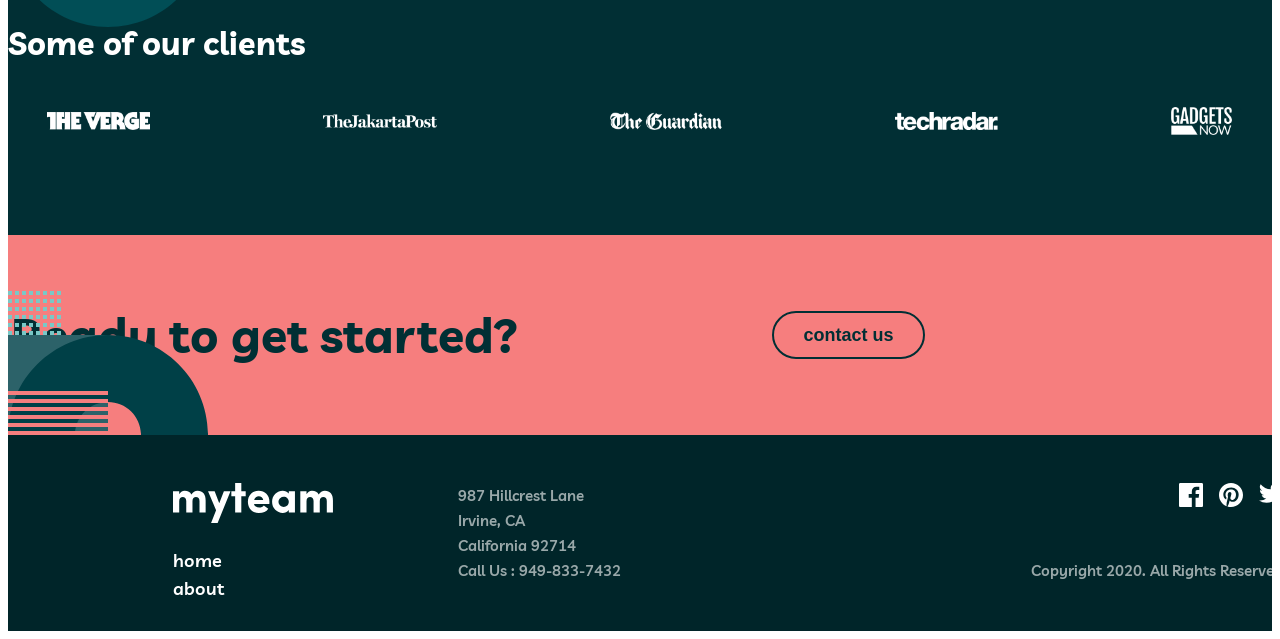
==== commit 9554a878: "fix tablet navbar styles" ====
--- a/pages/about.html
+++ b/pages/about.html
@@ -1,346 +1,294 @@
 <!doctype html>
 <html lang="en">
-  <head>
-    <meta charset="UTF-8" />
-    <meta name="viewport" content="width=device-width, initial-scale=1.0" />
-
-    <link
-      rel="icon"
-      type="image/png"
-      sizes="32x32"
-      href="images/favicon-32x32.png"
-    />
-    <link rel="preconnect" href="https://fonts.googleapis.com" />
-    <link rel="preconnect" href="https://fonts.gstatic.com" crossorigin />
-    <link
-      href="https://fonts.googleapis.com/css2?family=Livvic:ital,wght@0,100;0,200;0,300;0,400;0,500;0,600;0,700;0,900;1,100;1,200;1,300;1,400;1,500;1,600;1,700;1,900&display=swap"
-      rel="stylesheet"
-    />
-    <link rel="stylesheet" href="../CSS/normalize.css">
-    <link rel="stylesheet" href="../CSS/style.css" />
-    <link rel="stylesheet" href="../CSS/about.css" />
-    <title>Frontend Mentor | myteam website challenge - About</title>
-
-    <script src="../JS/about.js" defer></script>
-  </head>
-
-  <body>
-    <div id="container">
-      <header>
-        <nav>
+
+<head>
+  <meta charset="UTF-8" />
+  <meta name="viewport" content="width=device-width, initial-scale=1.0" />
+
+  <link rel="icon" type="image/png" sizes="32x32" href="images/favicon-32x32.png" />
+  <link rel="preconnect" href="https://fonts.googleapis.com" />
+  <link rel="preconnect" href="https://fonts.gstatic.com" crossorigin />
+  <link
+    href="https://fonts.googleapis.com/css2?family=Livvic:ital,wght@0,100;0,200;0,300;0,400;0,500;0,600;0,700;0,900;1,100;1,200;1,300;1,400;1,500;1,600;1,700;1,900&display=swap"
+    rel="stylesheet" />
+  <link rel="stylesheet" href="../CSS/style.css" />
+  <link rel="stylesheet" href="../CSS/about.css" />
+  <title>Frontend Mentor | myteam website challenge - About</title>
+
+  <script src="../JS/about.js" defer></script>
+</head>
+
+<body>
+  <div id="container">
+    <header>
+      <nav class="nav wrapper">
+        <ul class="nav-container">
+          <li class="nav-logo">
+            <img src="../assets/logo.svg" alt="logo" />
+          </li>
+
+          <ul class="nav-link-container">
+            <li class="nav-link">
+              <a href="../index.html">home</a>
+            </li>
+
+            <li class="nav-link">
+              <a href="../pages/about.html">about</a>
+            </li>
+          </ul>
+        </ul>
+
+        <button class="body-1">
+          <a href="../pages/contact.html">contact us</a>
+        </button>
+      </nav>
+
+      <div class="about">
+        <article class="a_h1">
+          <h1 class="h1-small">About</h1>
+        </article>
+
+        <article class="a_p">
+          <div class="red_dash"></div>
+          <p class="body-1">
+            We help companies build dynamic teams made up of top global
+            talent. Using our network of passionate professionals we drive
+            innovation and deliver incredible outcomes. Talented, diverse
+            teams shape the best products and experiences. We'll bring those
+            teams to you.
+          </p>
+        </article>
+
+        <img src="../assets/bg-pattern-about-1-mobile-nav-1.svg" alt="red decor" class="a_decor1" />
+      </div>
+    </header>
+
+    <section class="directors">
+      <h2 class="h2">Meet the directors</h2>
+      <figure class="d_grid">
+        <div class="nikita not_flipped">
+          <img src="../assets/avatar-nikita.jpg" alt="picture of Nikita Marks" />
+          <p class="d_names body-1">Nikita Marks</p>
+          <p class="d_job">Founder & CEO</p>
+          <button><img src="../assets/icon-cross.svg" alt="" /></button>
+          <!-- button for flip card-->
+        </div>
+
+        <div class="cristian not_flipped">
+          <img src="../assets/avatar-christian.jpg" alt="picture of Cristian Duncan" />
+          <p class="d_names body-1">Cristian Duncan</p>
+          <p class="d_job">Co-founder & COO</p>
+          <button><img src="../assets/icon-cross.svg" alt="" /></button>
+          <!-- button for flip card-->
+        </div>
+
+        <div class="cruz not_flipped">
+          <img src="../assets/avatar-cruz.jpg" alt="picture of Cruz Hamer" />
+          <p class="d_names body-1">Cruz Hamer</p>
+          <p class="d_job">Co-founder & CTO</p>
+          <button><img src="../assets/icon-cross.svg" alt="" /></button>
+          <!-- button for flip card-->
+        </div>
+
+        <div class="drake not_flipped">
+          <img src="../assets/avatar-drake.jpg" alt="picture of Drake Heaton" />
+          <p class="d_names body-1">Drake Heaton</p>
+          <p class="d_job">Business Development Lead</p>
+          <button><img src="../assets/icon-cross.svg" alt="" /></button>
+          <!-- button for flip card-->
+        </div>
+
+        <div class="griffin not_flipped">
+          <img src="../assets/avatar-griffin.jpg" alt="picture of Griffin Wise" />
+          <p class="d_names body-1">Griffin Wise</p>
+          <p class="d_job">Lead Marketing</p>
+          <button><img src="../assets/icon-cross.svg" alt="" /></button>
+          <!-- button for flip card-->
+        </div>
+
+        <div class="aden not_flipped">
+          <img src="../assets/avatar-aden.jpg" alt="picture of Aden Allan" />
+          <p class="d_names body-1">Aden Allan</p>
+          <p class="d_job">Head of Talent</p>
+          <button><img src="../assets/icon-cross.svg" alt="" /></button>
+          <!-- button for flip card-->
+        </div>
+      </figure>
+
+      <figure class="d_grid2 d_grid">
+        <div class="nikita flipped">
+          <p class="d_names body-1">Nikita Marks</p>
+          <p class="body-2">
+            “It always amazes me how much talent there is in every corner of
+            the globe.”
+          </p>
+          <span>
+            <a href=""><img src="../assets/icon-twitter.svg" alt="twitter logo" /></a>
+            <a href=""><img src="../assets/icon-linkedin.svg" alt="linkedin logo" /></a>
+          </span>
+          <button>
+            <img src="../assets/icon-cross.svg" alt="x to close" />
+          </button>
+          <!-- button to come back to card-->
+        </div>
+
+        <div class="cristian flipped">
+          <p class="d_names body-1">Cristian Duncan</p>
+          <p class="body-2">
+            “Distributed teams required unique processes. You need to approach
+            work in a new way.”
+          </p>
+          <span>
+            <a href=""><img src="../assets/icon-twitter.svg" alt="twitter logo" /></a>
+            <a href=""><img src="../assets/icon-linkedin.svg" alt="linkedin logo" /></a>
+          </span>
+          <button>
+            <img src="../assets/icon-cross.svg" alt="x to close" />
+          </button>
+          <!-- button to come back to card-->
+        </div>
+
+        <div class="cruz flipped">
+          <p class="d_names body-1">Cruz Hamer</p>
+          <p class="body-2">
+            “Technology is at the forefront of enabling distributed teams.
+            That's where we come in.”
+          </p>
+          <span>
+            <a href=""><img src="../assets/icon-twitter.svg" alt="twitter logo" /></a>
+            <a href=""><img src="../assets/icon-linkedin.svg" alt="linkedin logo" /></a>
+          </span>
+          <button>
+            <img src="../assets/icon-cross.svg" alt="x to close" />
+          </button>
+          <!-- button to come back to card-->
+        </div>
+
+        <div class="drake flipped">
+          <p class="d_names body-1">Drake Heaton</p>
+          <p class="body-2">
+            “Hiring similar people from similar backgrounds is a surefire way
+            to stunt innovation.”
+          </p>
+          <span>
+            <a href=""><img src="../assets/icon-twitter.svg" alt="twitter logo" /></a>
+            <a href=""><img src="../assets/icon-linkedin.svg" alt="linkedin logo" /></a>
+          </span>
+          <button>
+            <img src="../assets/icon-cross.svg" alt="x to close" />
+          </button>
+          <!-- button to come back to card-->
+        </div>
+
+        <div class="griffin flipped">
+          <p class="d_names body-1">Griffin Wise</p>
+          <p class="body-2">
+            “Unique perspectives shape unique products, which is what you need
+            to survive these days.”
+          </p>
+          <span>
+            <a href=""><img src="../assets/icon-twitter.svg" alt="twitter logo" /></a>
+            <a href=""><img src="../assets/icon-linkedin.svg" alt="linkedin logo" /></a>
+          </span>
+          <button>
+            <img src="../assets/icon-cross.svg" alt="x to close" />
+          </button>
+          <!-- button to come back to card-->
+        </div>
+
+        <div class="aden flipped">
+          <p class="d_names body-1">Aden Alan</p>
+          <p class="body-2">
+            “Empowered teams create truly amazing products. Set the north star
+            and let them follow it.”
+          </p>
+          <span>
+            <a href=""><img src="../assets/icon-twitter.svg" alt="twitter logo" /></a>
+            <a href=""><img src="../assets/icon-linkedin.svg" alt="linkedin logo" /></a>
+          </span>
+          <button>
+            <img src="../assets/icon-cross.svg" alt="x to close" />
+          </button>
+          <!-- button to come back to card-->
+        </div>
+      </figure>
+
+      <div class="d_decor1">
+        <img src="../assets/bg-pattern-about-2-contact-1.svg" alt="blue decor" />
+      </div>
+
+      <img src="../assets/bg-pattern-home-4-about-3.svg" alt="red decor" class="d_decor2" />
+    </section>
+
+    <section class="clients">
+      <h2 class="h2">Some of our clients</h2>
+      <figure>
+        <img src="../assets/logo-the-verge.png" alt="The verge icon" />
+        <img src="../assets/logo-jakarta-post.png" alt="The jakarta post logo" />
+        <img src="../assets/logo-the-guardian.png" alt="the guardian logo" />
+        <img src="../assets/logo-tech-radar.png" alt="tech radar logo" />
+        <img src="../assets/logo-gadgets-now.png" alt="gadgets now logo" />
+      </figure>
+
+      <div class="c_decor1">
+        <img src="../assets/bg-pattern-about-4.svg" alt="red decor" />
+      </div>
+    </section>
+
+    <section id="ready-to-get-started">
+      <div>
+        <h2 class="h2">Ready to get started?</h2>
+        <button class="body-1">
+          <a href="../pages/contact.html">contact us</a>
+        </button>
+      </div>
+      <img src="../assets/bg-pattern-home-6-about-5.svg" alt="" />
+    </section>
+
+    <footer id="footer">
+      <div>
+        <div class="logo">
+          <img src="../assets/logo.svg" alt="logo" />
+          <ul class="body-1">
+            <li>
+              <a href="../index.html">home</a>
+            </li>
+            <li>
+              <a href="../pages/about.html">about</a>
+            </li>
+          </ul>
+        </div>
+        <address class="body-2">
           <ul>
-            <li>
-              <img src="../assets/logo.svg" alt="logo" />
-            </li>
-            <ul>
-              <li>
-                <a href="../index.html">home</a>
-              </li>
-              <li>
-                <a href="../pages/about.html">about</a>
-              </li>
-            </ul>
+            <li>987 Hillcrest Lane</li>
+            <li>Irvine, CA</li>
+            <li>California 92714</li>
+            <li>Call Us : 949-833-7432</li>
           </ul>
-          <button class="body-1">
-            <a href="../pages/contact.html">contact us</a>
-          </button>
-        </nav>
-
-        <div class="about">
-          <article class="a_h1">
-            <h1 class="h1-small">About</h1>
-          </article>
-
-          <article class="a_p">
-            <div class="red_dash"></div>
-            <p class="body-1">
-              We help companies build dynamic teams made up of top global
-              talent. Using our network of passionate professionals we drive
-              innovation and deliver incredible outcomes. Talented, diverse
-              teams shape the best products and experiences. We'll bring those
-              teams to you.
-            </p>
-          </article>
-
-          <img
-            src="../assets/bg-pattern-about-1-mobile-nav-1.svg"
-            alt="red decor"
-            class="a_decor1"
-          />
-        </div>
-      </header>
-
-      <section class="directors">
-        <h2 class="h2">Meet the directors</h2>
-        <figure class="d_grid">
-          <div class="nikita not_flipped">
-            <img
-              src="../assets/avatar-nikita.jpg"
-              alt="picture of Nikita Marks"
-            />
-            <p class="d_names body-1">Nikita Marks</p>
-            <p class="d_job">Founder & CEO</p>
-            <button><img src="../assets/icon-cross.svg" alt="" /></button>
-            <!-- button for flip card-->
-          </div>
-
-          <div class="cristian not_flipped">
-            <img
-              src="../assets/avatar-christian.jpg"
-              alt="picture of Cristian Duncan"
-            />
-            <p class="d_names body-1">Cristian Duncan</p>
-            <p class="d_job">Co-founder & COO</p>
-            <button><img src="../assets/icon-cross.svg" alt="" /></button>
-            <!-- button for flip card-->
-          </div>
-
-          <div class="cruz not_flipped">
-            <img src="../assets/avatar-cruz.jpg" alt="picture of Cruz Hamer" />
-            <p class="d_names body-1">Cruz Hamer</p>
-            <p class="d_job">Co-founder & CTO</p>
-            <button><img src="../assets/icon-cross.svg" alt="" /></button>
-            <!-- button for flip card-->
-          </div>
-
-          <div class="drake not_flipped">
-            <img
-              src="../assets/avatar-drake.jpg"
-              alt="picture of Drake Heaton"
-            />
-            <p class="d_names body-1">Drake Heaton</p>
-            <p class="d_job">Business Development Lead</p>
-            <button><img src="../assets/icon-cross.svg" alt="" /></button>
-            <!-- button for flip card-->
-          </div>
-
-          <div class="griffin not_flipped">
-            <img
-              src="../assets/avatar-griffin.jpg"
-              alt="picture of Griffin Wise"
-            />
-            <p class="d_names body-1">Griffin Wise</p>
-            <p class="d_job">Lead Marketing</p>
-            <button><img src="../assets/icon-cross.svg" alt="" /></button>
-            <!-- button for flip card-->
-          </div>
-
-          <div class="aden not_flipped">
-            <img src="../assets/avatar-aden.jpg" alt="picture of Aden Allan" />
-            <p class="d_names body-1">Aden Allan</p>
-            <p class="d_job">Head of Talent</p>
-            <button><img src="../assets/icon-cross.svg" alt="" /></button>
-            <!-- button for flip card-->
-          </div>
-        </figure>
-
-        <figure class="d_grid2 d_grid">
-          <div class="nikita flipped">
-            <p class="d_names body-1">Nikita Marks</p>
-            <p class="body-2">
-              “It always amazes me how much talent there is in every corner of
-              the globe.”
-            </p>
-            <span>
-              <a href=""
-                ><img src="../assets/icon-twitter.svg" alt="twitter logo"
-              /></a>
-              <a href=""
-                ><img src="../assets/icon-linkedin.svg" alt="linkedin logo"
-              /></a>
-            </span>
-            <button>
-              <img src="../assets/icon-cross.svg" alt="x to close" />
-            </button>
-            <!-- button to come back to card-->
-          </div>
-
-          <div class="cristian flipped">
-            <p class="d_names body-1">Cristian Duncan</p>
-            <p class="body-2">
-              “Distributed teams required unique processes. You need to approach
-              work in a new way.”
-            </p>
-            <span>
-              <a href=""
-                ><img src="../assets/icon-twitter.svg" alt="twitter logo"
-              /></a>
-              <a href=""
-                ><img src="../assets/icon-linkedin.svg" alt="linkedin logo"
-              /></a>
-            </span>
-            <button>
-              <img src="../assets/icon-cross.svg" alt="x to close" />
-            </button>
-            <!-- button to come back to card-->
-          </div>
-
-          <div class="cruz flipped">
-            <p class="d_names body-1">Cruz Hamer</p>
-            <p class="body-2">
-              “Technology is at the forefront of enabling distributed teams.
-              That's where we come in.”
-            </p>
-            <span>
-              <a href=""
-                ><img src="../assets/icon-twitter.svg" alt="twitter logo"
-              /></a>
-              <a href=""
-                ><img src="../assets/icon-linkedin.svg" alt="linkedin logo"
-              /></a>
-            </span>
-            <button>
-              <img src="../assets/icon-cross.svg" alt="x to close" />
-            </button>
-            <!-- button to come back to card-->
-          </div>
-
-          <div class="drake flipped">
-            <p class="d_names body-1">Drake Heaton</p>
-            <p class="body-2">
-              “Hiring similar people from similar backgrounds is a surefire way
-              to stunt innovation.”
-            </p>
-            <span>
-              <a href=""
-                ><img src="../assets/icon-twitter.svg" alt="twitter logo"
-              /></a>
-              <a href=""
-                ><img src="../assets/icon-linkedin.svg" alt="linkedin logo"
-              /></a>
-            </span>
-            <button>
-              <img src="../assets/icon-cross.svg" alt="x to close" />
-            </button>
-            <!-- button to come back to card-->
-          </div>
-
-          <div class="griffin flipped">
-            <p class="d_names body-1">Griffin Wise</p>
-            <p class="body-2">
-              “Unique perspectives shape unique products, which is what you need
-              to survive these days.”
-            </p>
-            <span>
-              <a href=""
-                ><img src="../assets/icon-twitter.svg" alt="twitter logo"
-              /></a>
-              <a href=""
-                ><img src="../assets/icon-linkedin.svg" alt="linkedin logo"
-              /></a>
-            </span>
-            <button>
-              <img src="../assets/icon-cross.svg" alt="x to close" />
-            </button>
-            <!-- button to come back to card-->
-          </div>
-
-          <div class="aden flipped">
-            <p class="d_names body-1">Aden Alan</p>
-            <p class="body-2">
-              “Empowered teams create truly amazing products. Set the north star
-              and let them follow it.”
-            </p>
-            <span>
-              <a href=""
-                ><img src="../assets/icon-twitter.svg" alt="twitter logo"
-              /></a>
-              <a href=""
-                ><img src="../assets/icon-linkedin.svg" alt="linkedin logo"
-              /></a>
-            </span>
-            <button>
-              <img src="../assets/icon-cross.svg" alt="x to close" />
-            </button>
-            <!-- button to come back to card-->
-          </div>
-        </figure>
-
-        <div class="d_decor1">
-          <img
-            src="../assets/bg-pattern-about-2-contact-1.svg"
-            alt="blue decor"
-          />
-        </div>
-
-        <img
-          src="../assets/bg-pattern-home-4-about-3.svg"
-          alt="red decor"
-          class="d_decor2"
-        />
-      </section>
-
-      <section class="clients">
-        <h2 class="h2">Some of our clients</h2>
-        <figure>
-          <img src="../assets/logo-the-verge.png" alt="The verge icon" />
-          <img
-            src="../assets/logo-jakarta-post.png"
-            alt="The jakarta post logo"
-          />
-          <img src="../assets/logo-the-guardian.png" alt="the guardian logo" />
-          <img src="../assets/logo-tech-radar.png" alt="tech radar logo" />
-          <img src="../assets/logo-gadgets-now.png" alt="gadgets now logo" />
-        </figure>
-
-        <div class="c_decor1">
-          <img src="../assets/bg-pattern-about-4.svg" alt="red decor" />
-        </div>
-      </section>
-
-      <section id="ready-to-get-started">
-        <div>
-          <h2 class="h2">Ready to get started?</h2>
-          <button class="body-1">
-            <a href="../pages/contact.html">contact us</a>
-          </button>
-        </div>
-        <img src="../assets/bg-pattern-home-6-about-5.svg" alt="" />
-      </section>
-
-      <footer id="footer">
-        <div>
-          <div class="logo">
-            <img src="../assets/logo.svg" alt="logo" />
-            <ul class="body-1">
-              <li>
-                <a href="../index.html">home</a>
-              </li>
-              <li>
-                <a href="../pages/about.html">about</a>
-              </li>
-            </ul>
-          </div>
-          <address class="body-2">
-            <ul>
-              <li>987 Hillcrest Lane</li>
-              <li>Irvine, CA</li>
-              <li>California 92714</li>
-              <li>Call Us : 949-833-7432</li>
-            </ul>
-          </address>
-        </div>
-        <div class="social">
-          <ul>
-            <li>
-              <a href="#">
-                <img src="../assets/icon-facebook.svg" alt="Facebook" />
-              </a>
-            </li>
-            <li>
-              <a href="#">
-                <img src="../assets/icon-pinterest.svg" alt="Pinterest" />
-              </a>
-            </li>
-            <li>
-              <a href="#">
-                <img src="../assets/icon-twitter.svg" alt="Twitter" />
-              </a>
-            </li>
-          </ul>
-          <p class="body-2">Copyright 2020. All Rights Reserved</p>
-        </div>
-      </footer>
-    </div>
-  </body>
-</html>
+        </address>
+      </div>
+      <div class="social">
+        <ul>
+          <li>
+            <a href="#">
+              <img src="../assets/icon-facebook.svg" alt="Facebook" />
+            </a>
+          </li>
+          <li>
+            <a href="#">
+              <img src="../assets/icon-pinterest.svg" alt="Pinterest" />
+            </a>
+          </li>
+          <li>
+            <a href="#">
+              <img src="../assets/icon-twitter.svg" alt="Twitter" />
+            </a>
+          </li>
+        </ul>
+        <p class="body-2">Copyright 2020. All Rights Reserved</p>
+      </div>
+    </footer>
+  </div>
+</body>
+
+</html>
--- a/CSS/style.css
+++ b/CSS/style.css
@@ -189,6 +189,7 @@
     width: 8.75rem;
     height: 1.75rem;
     padding-top: 0.5rem;
+
     & li:first-child {
       margin-right: 2.3rem;
     }
--- a/CSS/about.css
+++ b/CSS/about.css
@@ -11,6 +11,8 @@
   width: 1440px;
   margin: 0px auto;
 }
+
+/*================ABOUT============================*/
 
 header {
   background-color: var(--pri-midnight-green);
@@ -60,6 +62,57 @@
   bottom: 10.5rem;
 }
 
+@media (min-width: 768px) and (max-width: 1023px) {
+
+    #container{
+        width: 100%;
+        margin: 0 auto;
+    }
+
+    header {
+        height: 34.75rem;
+        width: 100%;
+    }
+
+    .about{
+        display: block;
+        width: 42.687rem;
+        height: 13.75rem;
+        margin: 9.25rem auto 7rem auto;
+    }
+
+    .red_dash {
+        display: none;
+    }
+
+    .a_h1{
+        height: 3.5rem;
+    }
+
+    .a_h1 h1{
+        margin: 0rem;
+    }
+
+    .a_p{
+        height: 8.75rem;
+        width: 33.56rem;
+        
+    }
+    .a_p p {
+        text-align: center;
+        margin: 0rem;      
+        margin-top: 1.5rem;  
+    }
+
+    .a_decor1 {
+        position: absolute;
+        z-index: 10;
+        left: 89.7%;
+        top: 22.2rem;
+    }
+
+}
+
 /*================================Director Section============================*/
 
 .directors {
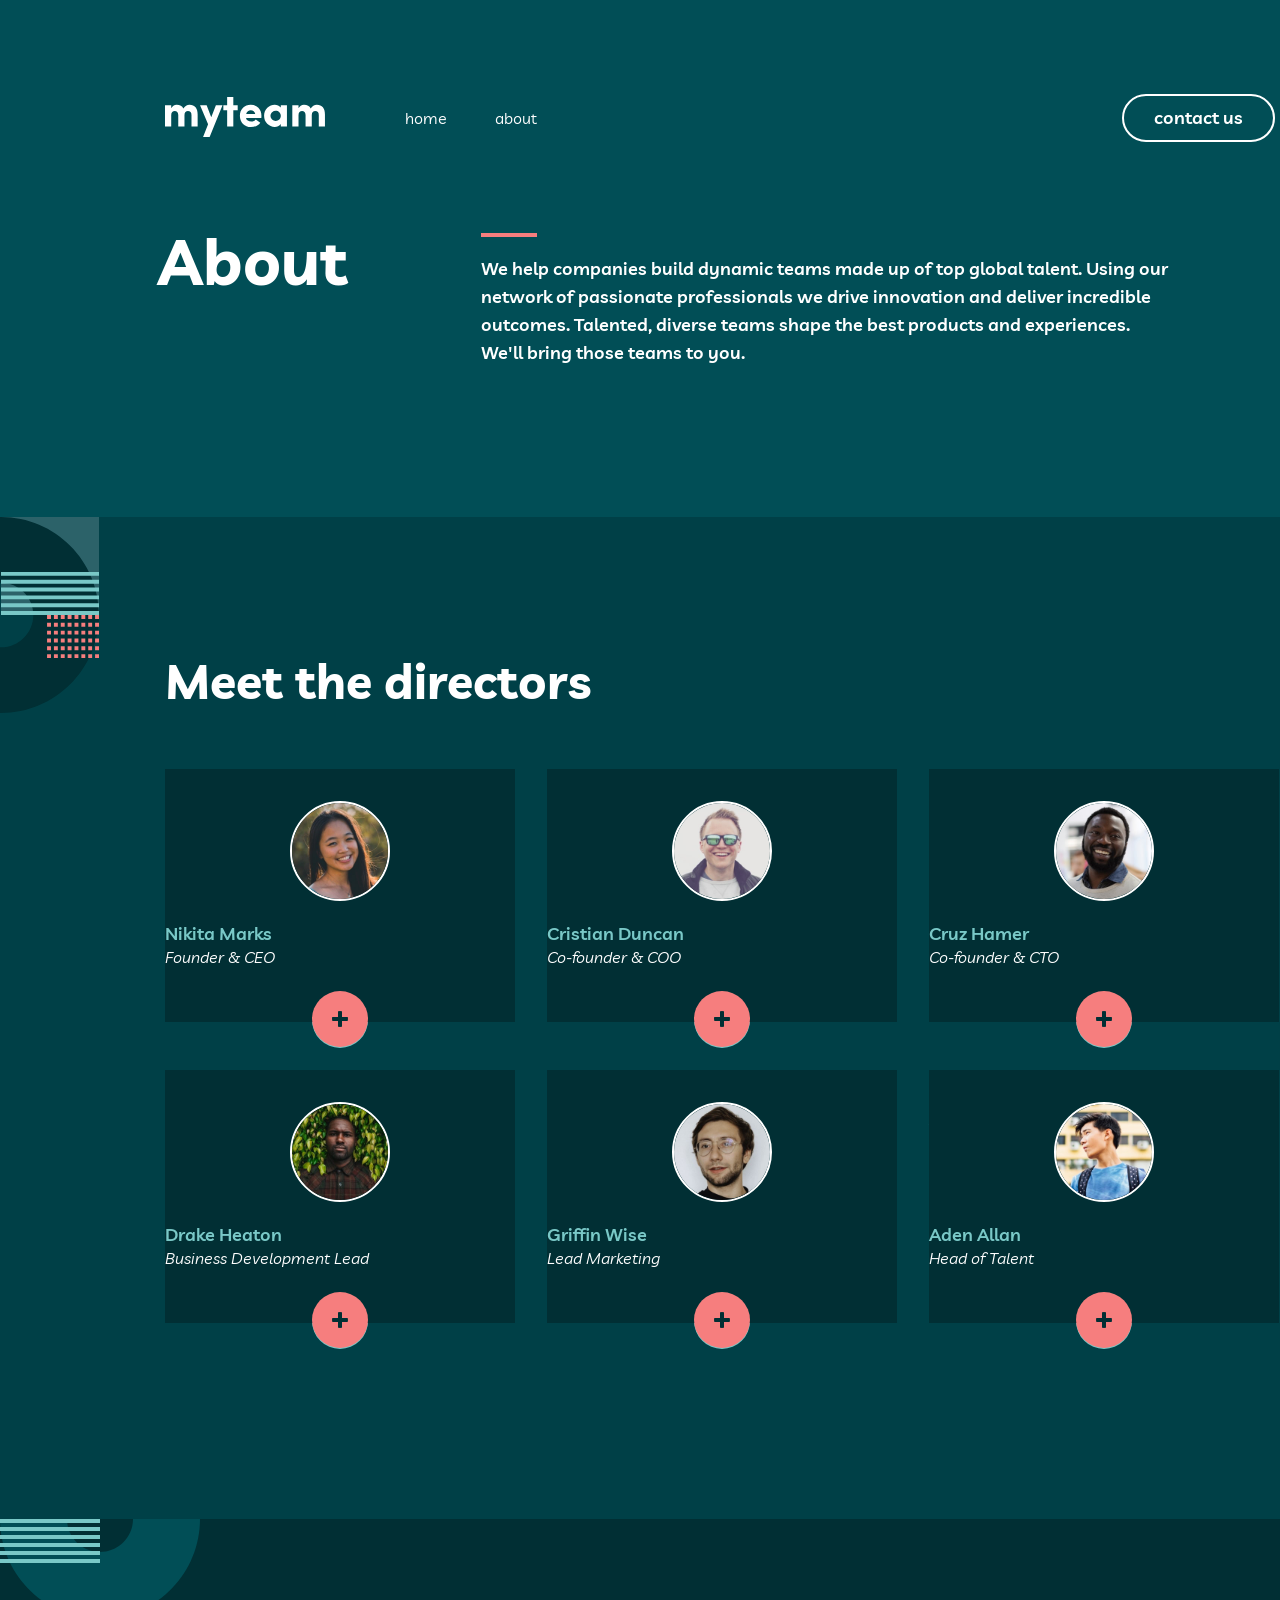
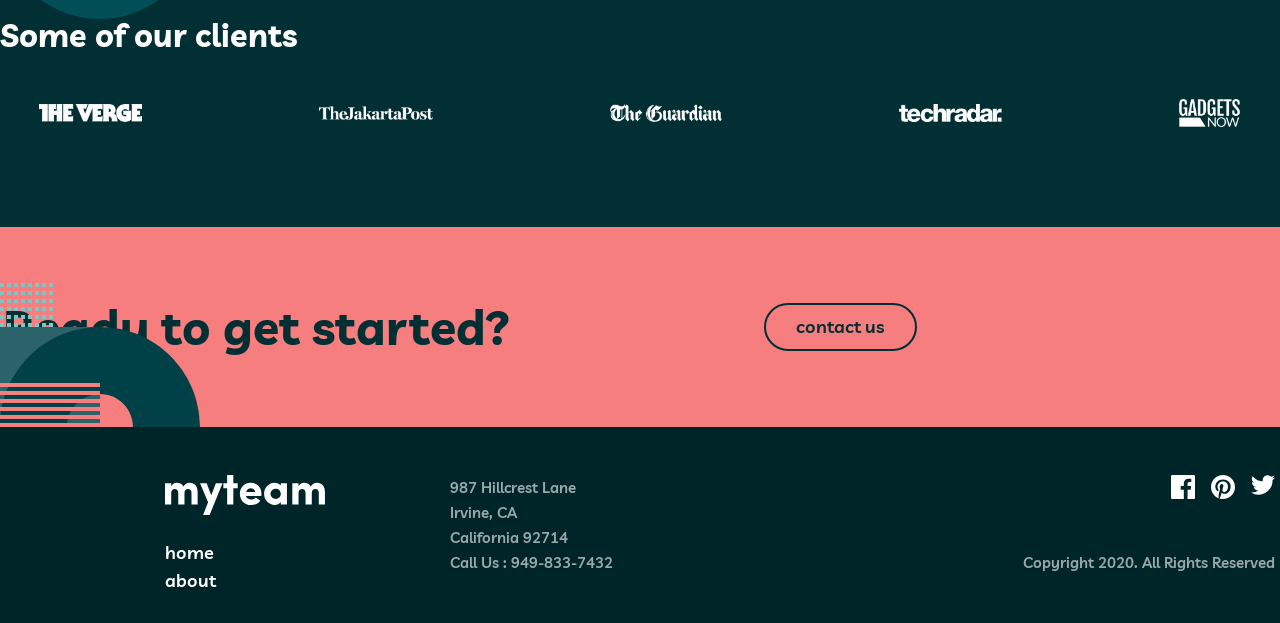
==== commit d34c2280: "Merge branch 'main' into task/K1-45" ====
--- a/pages/about.html
+++ b/pages/about.html
@@ -11,6 +11,7 @@
   <link
     href="https://fonts.googleapis.com/css2?family=Livvic:ital,wght@0,100;0,200;0,300;0,400;0,500;0,600;0,700;0,900;1,100;1,200;1,300;1,400;1,500;1,600;1,700;1,900&display=swap"
     rel="stylesheet" />
+  <link rel="stylesheet" href="../CSS/normalize.css">
   <link rel="stylesheet" href="../CSS/style.css" />
   <link rel="stylesheet" href="../CSS/about.css" />
   <title>Frontend Mentor | myteam website challenge - About</title>
--- a/CSS/style.css
+++ b/CSS/style.css
@@ -5,7 +5,7 @@
   --pri-midnight-green: #014e56;
   --pri-light-coral: #f67e7e;
   --pri-white: #ffffff;
-  --sec-rapture-blue: #79C8C7;
+  --sec-rapture-blue: #79c8c7;
   --sec-police-blue: #2c6269;
   --sec-deep-jungle-green: #004047;
   --sec-sacramento-state-green: #012f34;
@@ -26,7 +26,7 @@
   margin: 0px auto;
 }
 
-/* headings styles*/
+/*-------------------- headings styles--------------------*/
 
 .h1-large {
   font-weight: 700;
@@ -56,7 +56,7 @@
   line-height: 28px;
 }
 
-/* text styles*/
+/*-------------------- text styles--------------------*/
 
 .body-1 {
   font-weight: 600;
@@ -72,7 +72,7 @@
   line-height: 25px;
 }
 
-/*navbar*/
+/*--------------------navbar--------------------*/
 header {
   align-content: center;
 }
@@ -107,6 +107,10 @@
   & a {
     text-decoration: none;
     color: white;
+
+    &:hover {
+      color: var(--pri-light-coral);
+    }
   }
 }
 
@@ -116,10 +120,19 @@
   border: 2px solid white;
   background-color: var(--pri-midnight-green);
   border-radius: 50px;
+  cursor: pointer;
 
   & a {
     text-decoration: none;
     color: white;
+  }
+
+  &:hover {
+    background-color: var(--pri-white);
+
+    & a {
+      color: var(--pri-midnight-green);
+    }
   }
 }
 
@@ -131,7 +144,7 @@
   width: 3.125rem;
 }
 
-/*footer*/
+/*--------------------footer--------------------*/
 #footer {
   align-content: center;
   width: 1440px;
@@ -154,6 +167,10 @@
   p {
     opacity: 0.6;
   }
+
+  & a:hover {
+    color: var(--pri-light-coral);
+  }
 }
 
 #footer div div ul li {
@@ -232,7 +249,7 @@
   }
 }
 
-/*ready to get started*/
+/*--------------------ready to get started--------------------*/
 
 #ready-to-get-started {
   position: relative;
@@ -267,49 +284,4 @@
 #ready-to-get-started img {
   position: absolute;
   top: 3.5rem;
-}
-
-/* navbar tablet */
-@media (min-width: 768px) and (max-width: 1023px) {
-  .nav.wrapper {
-    width: 43.0625rem;
-    height: 3rem;
-    top: 4rem;
-    left: 0;
-    transform: none;
-  }
-
-  nav ul {
-    width: 20.75rem;
-    height: 3rem;
-    margin: 0rem;
-  }
-
-  nav ul>li:first-child img {
-    width: 8rem;
-    height: 2.375rem;
-    display: block;
-  }
-
-  nav ul ul {
-    width: 8.75rem;
-    height: 1.75rem;
-  }
-
-  nav ul ul li {
-    height: 1.75rem;
-  }
-
-  nav ul ul li a {
-    line-height: 1.75rem;
-  }
-
-  nav button {
-    width: 9.5625rem;
-    height: 3rem;
-  }
-
-  nav button a {
-    line-height: 1.75rem;
-  }
 }
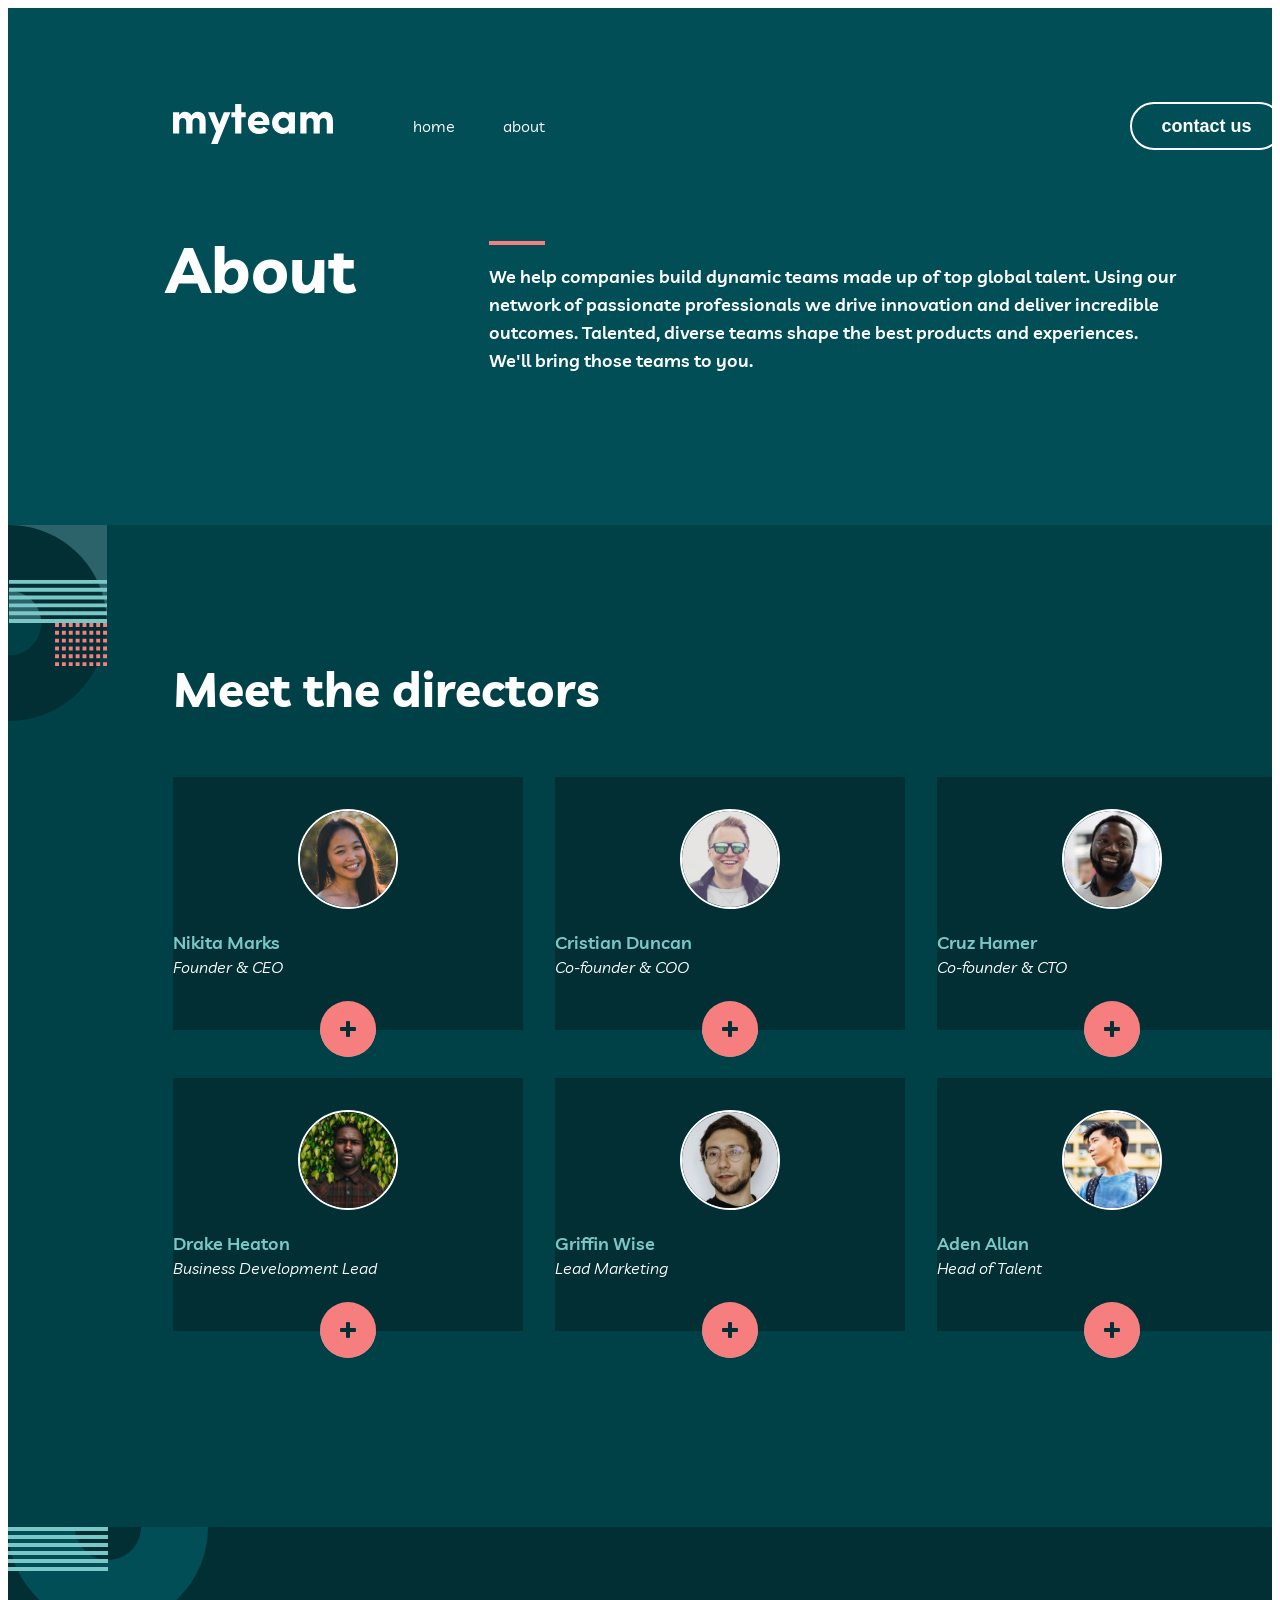
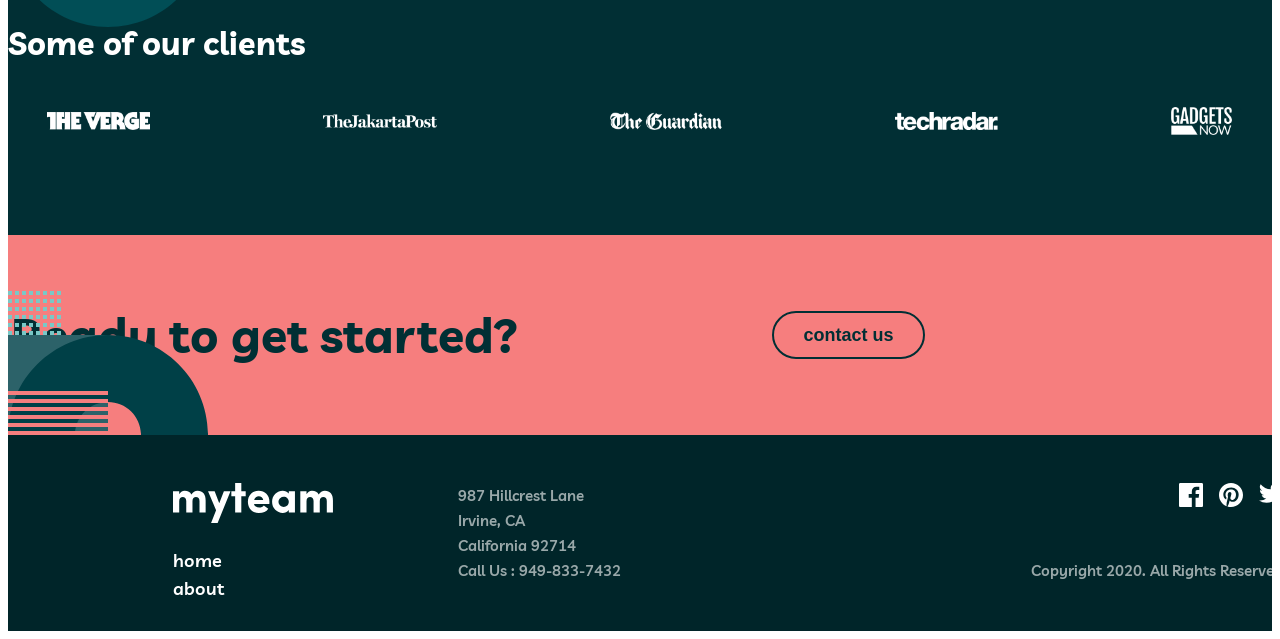
==== commit f111354a: "Fix tablet navbar after merge" ====
--- a/pages/about.html
+++ b/pages/about.html
@@ -11,7 +11,6 @@
   <link
     href="https://fonts.googleapis.com/css2?family=Livvic:ital,wght@0,100;0,200;0,300;0,400;0,500;0,600;0,700;0,900;1,100;1,200;1,300;1,400;1,500;1,600;1,700;1,900&display=swap"
     rel="stylesheet" />
-  <link rel="stylesheet" href="../CSS/normalize.css">
   <link rel="stylesheet" href="../CSS/style.css" />
   <link rel="stylesheet" href="../CSS/about.css" />
   <title>Frontend Mentor | myteam website challenge - About</title>
--- a/CSS/style.css
+++ b/CSS/style.css
@@ -284,4 +284,48 @@
 #ready-to-get-started img {
   position: absolute;
   top: 3.5rem;
+}
+
+@media (min-width: 768px) and (max-width: 1023px) {
+  .nav.wrapper {
+    width: 43.0625rem;
+    height: 3rem;
+    top: 4rem;
+    left: 0;
+    transform: none;
+  }
+
+  nav ul {
+    width: 20.75rem;
+    height: 3rem;
+    margin: 0rem;
+  }
+
+  nav ul>li:first-child img {
+    width: 8rem;
+    height: 2.375rem;
+    display: block;
+  }
+
+  nav ul ul {
+    width: 8.75rem;
+    height: 1.75rem;
+  }
+
+  nav ul ul li {
+    height: 1.75rem;
+  }
+
+  nav ul ul li a {
+    line-height: 1.75rem;
+  }
+
+  nav button {
+    width: 9.5625rem;
+    height: 3rem;
+  }
+
+  nav button a {
+    line-height: 1.75rem;
+  }
 }
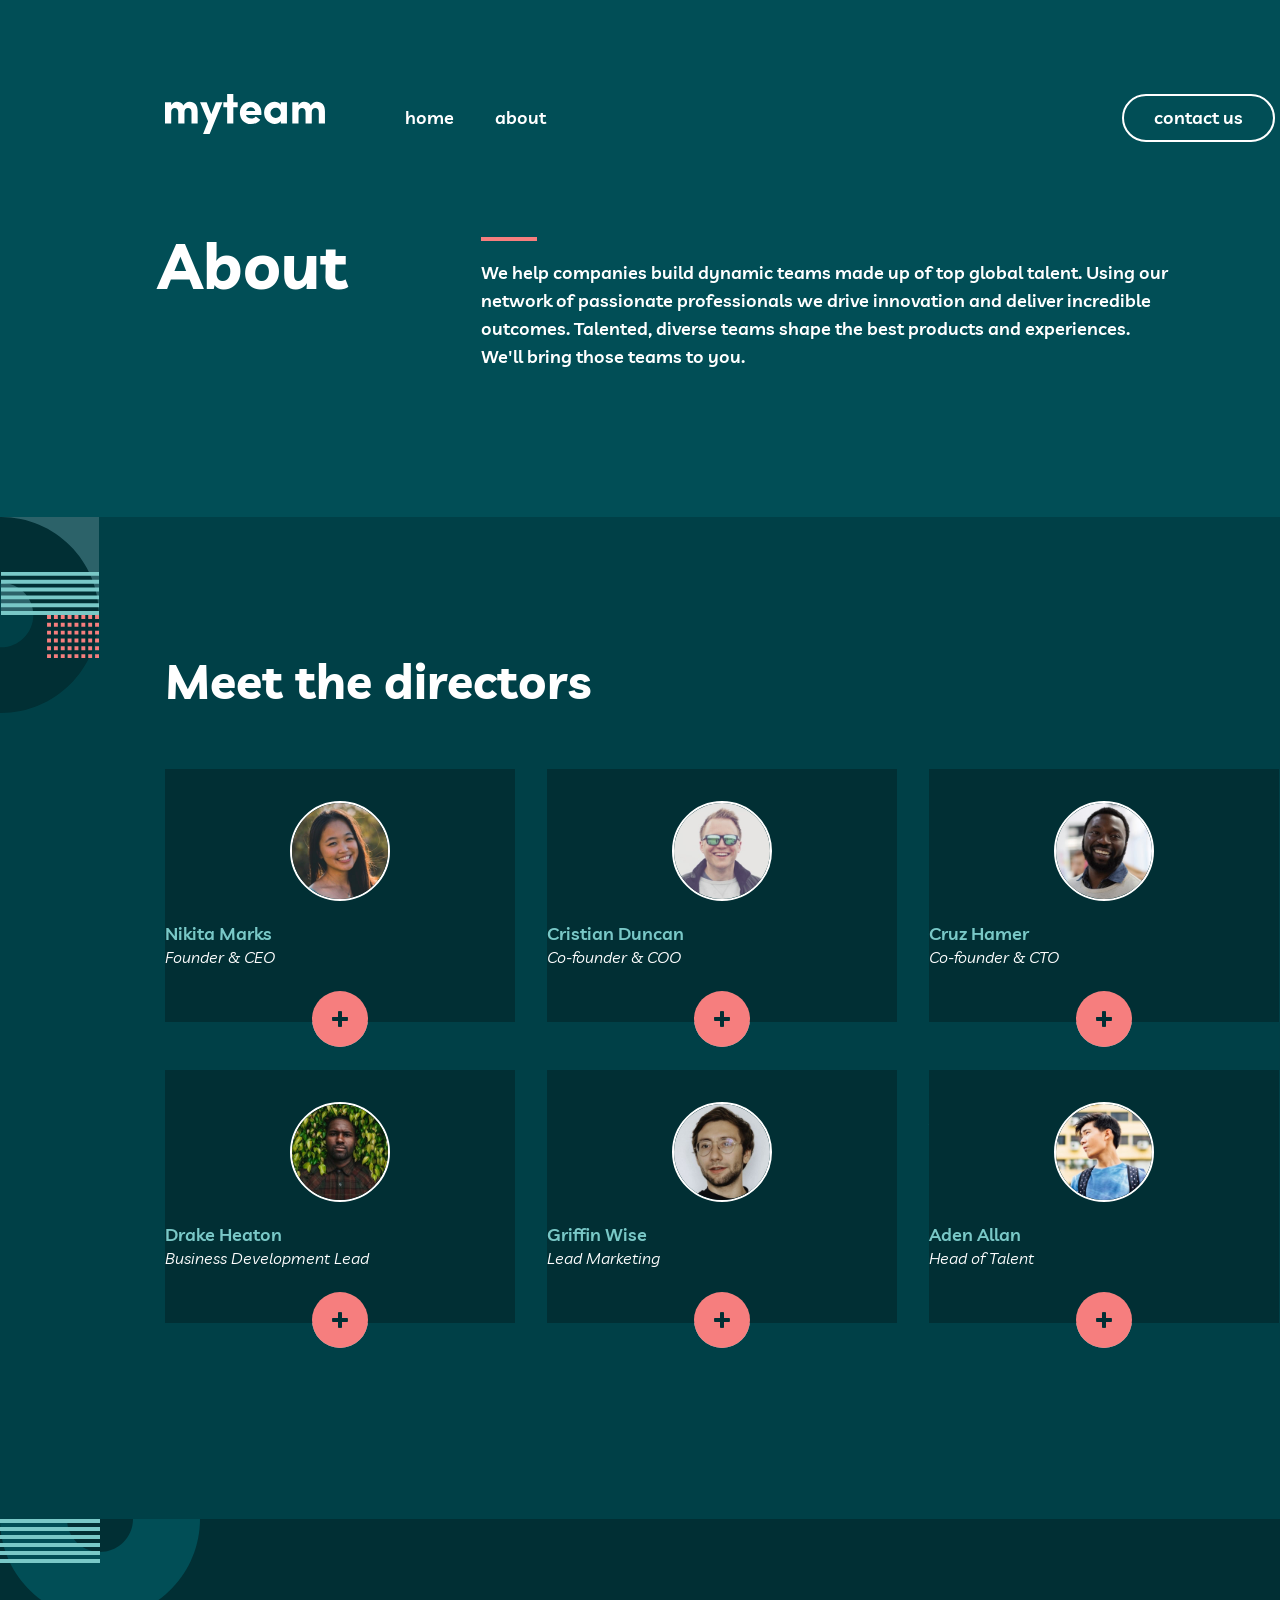
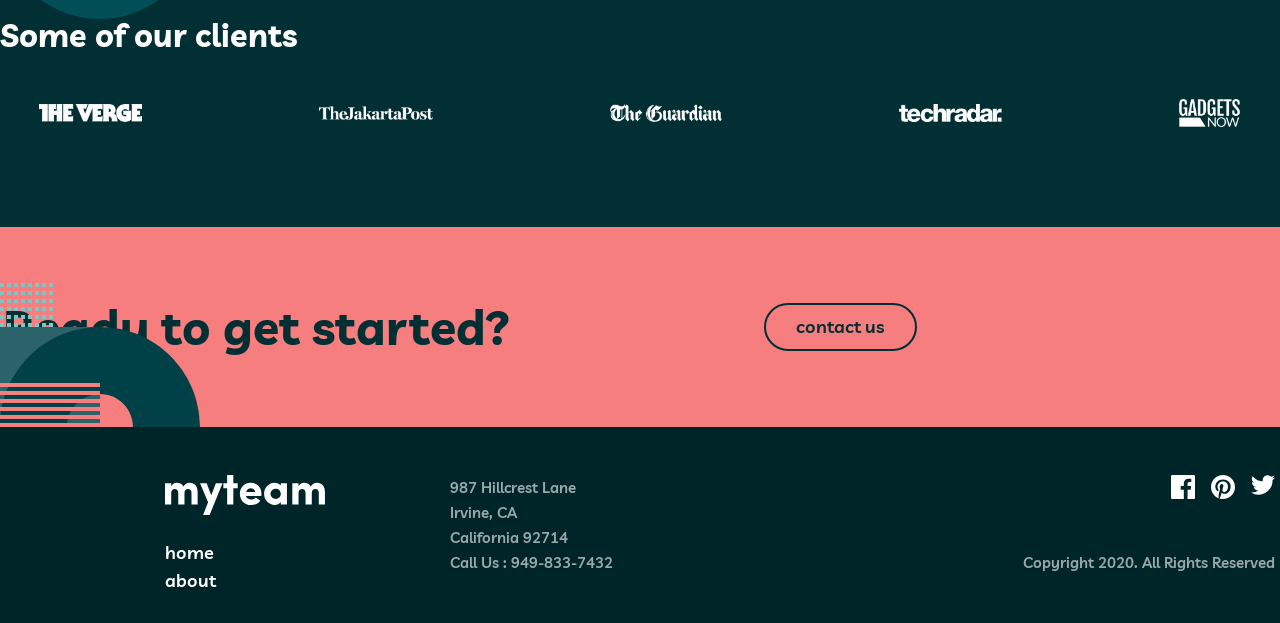
==== commit 1e377811: "minor bugfixes. font for nav, fixed soc media icon sizes" ====
--- a/pages/about.html
+++ b/pages/about.html
@@ -1,294 +1,347 @@
 <!doctype html>
 <html lang="en">
-
-<head>
-  <meta charset="UTF-8" />
-  <meta name="viewport" content="width=device-width, initial-scale=1.0" />
-
-  <link rel="icon" type="image/png" sizes="32x32" href="images/favicon-32x32.png" />
-  <link rel="preconnect" href="https://fonts.googleapis.com" />
-  <link rel="preconnect" href="https://fonts.gstatic.com" crossorigin />
-  <link
-    href="https://fonts.googleapis.com/css2?family=Livvic:ital,wght@0,100;0,200;0,300;0,400;0,500;0,600;0,700;0,900;1,100;1,200;1,300;1,400;1,500;1,600;1,700;1,900&display=swap"
-    rel="stylesheet" />
-  <link rel="stylesheet" href="../CSS/style.css" />
-  <link rel="stylesheet" href="../CSS/about.css" />
-  <title>Frontend Mentor | myteam website challenge - About</title>
-
-  <script src="../JS/about.js" defer></script>
-</head>
-
-<body>
-  <div id="container">
-    <header>
-      <nav class="nav wrapper">
-        <ul class="nav-container">
-          <li class="nav-logo">
+  <head>
+    <meta charset="UTF-8" />
+    <meta name="viewport" content="width=device-width, initial-scale=1.0" />
+
+    <link
+      rel="icon"
+      type="image/png"
+      sizes="32x32"
+      href="images/favicon-32x32.png"
+    />
+    <link rel="preconnect" href="https://fonts.googleapis.com" />
+    <link rel="preconnect" href="https://fonts.gstatic.com" crossorigin />
+    <link
+      href="https://fonts.googleapis.com/css2?family=Livvic:ital,wght@0,100;0,200;0,300;0,400;0,500;0,600;0,700;0,900;1,100;1,200;1,300;1,400;1,500;1,600;1,700;1,900&display=swap"
+      rel="stylesheet"
+    />
+    
+    <link rel="stylesheet" href="../CSS/style.css" />
+    <link rel="stylesheet" href="../CSS/about.css" />
+    <link rel="stylesheet" href="../CSS/normalize.css">
+    <title>Frontend Mentor | myteam website challenge - About</title>
+
+    <script src="../JS/about.js" defer></script>
+  </head>
+
+  <body>
+    <div id="container">
+      <header class="body-1">
+        <nav>
+          <ul>
+            <li>
+              <img src="../assets/logo.svg" alt="logo" />
+            </li>
+            <ul>
+              <li>
+                <a href="../index.html">home</a>
+              </li>
+              <li>
+                <a href="../pages/about.html">about</a>
+              </li>
+            </ul>
+          </ul>
+          <button class="body-1">
+            <a href="../pages/contact.html">contact us</a>
+          </button>
+        </nav>
+
+        <div class="about">
+          <article class="a_h1">
+            <h1 class="h1-small">About</h1>
+          </article>
+
+          <article class="a_p">
+            <div class="red_dash"></div>
+            <p class="body-1">
+              We help companies build dynamic teams made up of top global
+              talent. Using our network of passionate professionals we drive
+              innovation and deliver incredible outcomes. Talented, diverse
+              teams shape the best products and experiences. We'll bring those
+              teams to you.
+            </p>
+          </article>
+
+          <img
+            src="../assets/bg-pattern-about-1-mobile-nav-1.svg"
+            alt="red decor"
+            class="a_decor1"
+          />
+        </div>
+      </header>
+
+      <section class="directors">
+        <h2 class="h2">Meet the directors</h2>
+        <figure class="d_grid">
+          <div class="nikita not_flipped">
+            <img
+              src="../assets/avatar-nikita.jpg"
+              alt="picture of Nikita Marks"
+            />
+            <p class="d_names body-1">Nikita Marks</p>
+            <p class="d_job">Founder & CEO</p>
+            <button><img src="../assets/icon-cross.svg" alt="" /></button>
+            <!-- button for flip card-->
+          </div>
+
+          <div class="cristian not_flipped">
+            <img
+              src="../assets/avatar-christian.jpg"
+              alt="picture of Cristian Duncan"
+            />
+            <p class="d_names body-1">Cristian Duncan</p>
+            <p class="d_job">Co-founder & COO</p>
+            <button><img src="../assets/icon-cross.svg" alt="" /></button>
+            <!-- button for flip card-->
+          </div>
+
+          <div class="cruz not_flipped">
+            <img src="../assets/avatar-cruz.jpg" alt="picture of Cruz Hamer" />
+            <p class="d_names body-1">Cruz Hamer</p>
+            <p class="d_job">Co-founder & CTO</p>
+            <button><img src="../assets/icon-cross.svg" alt="" /></button>
+            <!-- button for flip card-->
+          </div>
+
+          <div class="drake not_flipped">
+            <img
+              src="../assets/avatar-drake.jpg"
+              alt="picture of Drake Heaton"
+            />
+            <p class="d_names body-1">Drake Heaton</p>
+            <p class="d_job">Business Development Lead</p>
+            <button><img src="../assets/icon-cross.svg" alt="" /></button>
+            <!-- button for flip card-->
+          </div>
+
+          <div class="griffin not_flipped">
+            <img
+              src="../assets/avatar-griffin.jpg"
+              alt="picture of Griffin Wise"
+            />
+            <p class="d_names body-1">Griffin Wise</p>
+            <p class="d_job">Lead Marketing</p>
+            <button><img src="../assets/icon-cross.svg" alt="" /></button>
+            <!-- button for flip card-->
+          </div>
+
+          <div class="aden not_flipped">
+            <img src="../assets/avatar-aden.jpg" alt="picture of Aden Allan" />
+            <p class="d_names body-1">Aden Allan</p>
+            <p class="d_job">Head of Talent</p>
+            <button><img src="../assets/icon-cross.svg" alt="" /></button>
+            <!-- button for flip card-->
+          </div>
+        </figure>
+
+        <figure class="d_grid2 d_grid">
+          <div class="nikita flipped">
+            <p class="d_names body-1">Nikita Marks</p>
+            <p class="body-2">
+              “It always amazes me how much talent there is in every corner of
+              the globe.”
+            </p>
+            <span>
+              <a href=""
+                ><img src="../assets/icon-twitter.svg" alt="twitter logo"
+              /></a>
+              <a href=""
+                ><img src="../assets/icon-linkedin.svg" alt="linkedin logo"
+              /></a>
+            </span>
+            <button>
+              <img src="../assets/icon-cross.svg" alt="x to close" />
+            </button>
+            <!-- button to come back to card-->
+          </div>
+
+          <div class="cristian flipped">
+            <p class="d_names body-1">Cristian Duncan</p>
+            <p class="body-2">
+              “Distributed teams required unique processes. You need to approach
+              work in a new way.”
+            </p>
+            <span>
+              <a href=""
+                ><img src="../assets/icon-twitter.svg" alt="twitter logo"
+              /></a>
+              <a href=""
+                ><img src="../assets/icon-linkedin.svg" alt="linkedin logo"
+              /></a>
+            </span>
+            <button>
+              <img src="../assets/icon-cross.svg" alt="x to close" />
+            </button>
+            <!-- button to come back to card-->
+          </div>
+
+          <div class="cruz flipped">
+            <p class="d_names body-1">Cruz Hamer</p>
+            <p class="body-2">
+              “Technology is at the forefront of enabling distributed teams.
+              That's where we come in.”
+            </p>
+            <span>
+              <a href=""
+                ><img src="../assets/icon-twitter.svg" alt="twitter logo"
+              /></a>
+              <a href=""
+                ><img src="../assets/icon-linkedin.svg" alt="linkedin logo"
+              /></a>
+            </span>
+            <button>
+              <img src="../assets/icon-cross.svg" alt="x to close" />
+            </button>
+            <!-- button to come back to card-->
+          </div>
+
+          <div class="drake flipped">
+            <p class="d_names body-1">Drake Heaton</p>
+            <p class="body-2">
+              “Hiring similar people from similar backgrounds is a surefire way
+              to stunt innovation.”
+            </p>
+            <span>
+              <a href=""
+                ><img src="../assets/icon-twitter.svg" alt="twitter logo"
+              /></a>
+              <a href=""
+                ><img src="../assets/icon-linkedin.svg" alt="linkedin logo"
+              /></a>
+            </span>
+            <button>
+              <img src="../assets/icon-cross.svg" alt="x to close" />
+            </button>
+            <!-- button to come back to card-->
+          </div>
+
+          <div class="griffin flipped">
+            <p class="d_names body-1">Griffin Wise</p>
+            <p class="body-2">
+              “Unique perspectives shape unique products, which is what you need
+              to survive these days.”
+            </p>
+            <span>
+              <a href=""
+                ><img src="../assets/icon-twitter.svg" alt="twitter logo"
+              /></a>
+              <a href=""
+                ><img src="../assets/icon-linkedin.svg" alt="linkedin logo"
+              /></a>
+            </span>
+            <button>
+              <img src="../assets/icon-cross.svg" alt="x to close" />
+            </button>
+            <!-- button to come back to card-->
+          </div>
+
+          <div class="aden flipped">
+            <p class="d_names body-1">Aden Alan</p>
+            <p class="body-2">
+              “Empowered teams create truly amazing products. Set the north star
+              and let them follow it.”
+            </p>
+            <span>
+              <a href=""
+                ><img src="../assets/icon-twitter.svg" alt="twitter logo"
+              /></a>
+              <a href=""
+                ><img src="../assets/icon-linkedin.svg" alt="linkedin logo"
+              /></a>
+            </span>
+            <button>
+              <img src="../assets/icon-cross.svg" alt="x to close" />
+            </button>
+            <!-- button to come back to card-->
+          </div>
+        </figure>
+
+        <div class="d_decor1">
+          <img
+            src="../assets/bg-pattern-about-2-contact-1.svg"
+            alt="blue decor"
+          />
+        </div>
+
+        <img
+          src="../assets/bg-pattern-home-4-about-3.svg"
+          alt="red decor"
+          class="d_decor2"
+        />
+      </section>
+
+      <section class="clients">
+        <h2 class="h2">Some of our clients</h2>
+        <figure>
+          <img src="../assets/logo-the-verge.png" alt="The verge icon" />
+          <img
+            src="../assets/logo-jakarta-post.png"
+            alt="The jakarta post logo"
+          />
+          <img src="../assets/logo-the-guardian.png" alt="the guardian logo" />
+          <img src="../assets/logo-tech-radar.png" alt="tech radar logo" />
+          <img src="../assets/logo-gadgets-now.png" alt="gadgets now logo" />
+        </figure>
+
+        <div class="c_decor1">
+          <img src="../assets/bg-pattern-about-4.svg" alt="red decor" />
+        </div>
+      </section>
+
+      <section id="ready-to-get-started">
+        <div>
+          <h2 class="h2">Ready to get started?</h2>
+          <button class="body-1">
+            <a href="../pages/contact.html">contact us</a>
+          </button>
+        </div>
+        <img src="../assets/bg-pattern-home-6-about-5.svg" alt="" />
+      </section>
+
+      <footer id="footer">
+        <div>
+          <div class="logo">
             <img src="../assets/logo.svg" alt="logo" />
-          </li>
-
-          <ul class="nav-link-container">
-            <li class="nav-link">
-              <a href="../index.html">home</a>
+            <ul class="body-1">
+              <li>
+                <a href="../index.html">home</a>
+              </li>
+              <li>
+                <a href="../pages/about.html">about</a>
+              </li>
+            </ul>
+          </div>
+          <address class="body-2">
+            <ul>
+              <li>987 Hillcrest Lane</li>
+              <li>Irvine, CA</li>
+              <li>California 92714</li>
+              <li>Call Us : 949-833-7432</li>
+            </ul>
+          </address>
+        </div>
+        <div class="social">
+          <ul>
+            <li>
+              <a href="#">
+                <img src="../assets/icon-facebook.svg" alt="Facebook" />
+              </a>
             </li>
-
-            <li class="nav-link">
-              <a href="../pages/about.html">about</a>
+            <li>
+              <a href="#">
+                <img src="../assets/icon-pinterest.svg" alt="Pinterest" />
+              </a>
+            </li>
+            <li>
+              <a href="#">
+                <img src="../assets/icon-twitter.svg" alt="Twitter" />
+              </a>
             </li>
           </ul>
-        </ul>
-
-        <button class="body-1">
-          <a href="../pages/contact.html">contact us</a>
-        </button>
-      </nav>
-
-      <div class="about">
-        <article class="a_h1">
-          <h1 class="h1-small">About</h1>
-        </article>
-
-        <article class="a_p">
-          <div class="red_dash"></div>
-          <p class="body-1">
-            We help companies build dynamic teams made up of top global
-            talent. Using our network of passionate professionals we drive
-            innovation and deliver incredible outcomes. Talented, diverse
-            teams shape the best products and experiences. We'll bring those
-            teams to you.
-          </p>
-        </article>
-
-        <img src="../assets/bg-pattern-about-1-mobile-nav-1.svg" alt="red decor" class="a_decor1" />
-      </div>
-    </header>
-
-    <section class="directors">
-      <h2 class="h2">Meet the directors</h2>
-      <figure class="d_grid">
-        <div class="nikita not_flipped">
-          <img src="../assets/avatar-nikita.jpg" alt="picture of Nikita Marks" />
-          <p class="d_names body-1">Nikita Marks</p>
-          <p class="d_job">Founder & CEO</p>
-          <button><img src="../assets/icon-cross.svg" alt="" /></button>
-          <!-- button for flip card-->
-        </div>
-
-        <div class="cristian not_flipped">
-          <img src="../assets/avatar-christian.jpg" alt="picture of Cristian Duncan" />
-          <p class="d_names body-1">Cristian Duncan</p>
-          <p class="d_job">Co-founder & COO</p>
-          <button><img src="../assets/icon-cross.svg" alt="" /></button>
-          <!-- button for flip card-->
-        </div>
-
-        <div class="cruz not_flipped">
-          <img src="../assets/avatar-cruz.jpg" alt="picture of Cruz Hamer" />
-          <p class="d_names body-1">Cruz Hamer</p>
-          <p class="d_job">Co-founder & CTO</p>
-          <button><img src="../assets/icon-cross.svg" alt="" /></button>
-          <!-- button for flip card-->
-        </div>
-
-        <div class="drake not_flipped">
-          <img src="../assets/avatar-drake.jpg" alt="picture of Drake Heaton" />
-          <p class="d_names body-1">Drake Heaton</p>
-          <p class="d_job">Business Development Lead</p>
-          <button><img src="../assets/icon-cross.svg" alt="" /></button>
-          <!-- button for flip card-->
-        </div>
-
-        <div class="griffin not_flipped">
-          <img src="../assets/avatar-griffin.jpg" alt="picture of Griffin Wise" />
-          <p class="d_names body-1">Griffin Wise</p>
-          <p class="d_job">Lead Marketing</p>
-          <button><img src="../assets/icon-cross.svg" alt="" /></button>
-          <!-- button for flip card-->
-        </div>
-
-        <div class="aden not_flipped">
-          <img src="../assets/avatar-aden.jpg" alt="picture of Aden Allan" />
-          <p class="d_names body-1">Aden Allan</p>
-          <p class="d_job">Head of Talent</p>
-          <button><img src="../assets/icon-cross.svg" alt="" /></button>
-          <!-- button for flip card-->
-        </div>
-      </figure>
-
-      <figure class="d_grid2 d_grid">
-        <div class="nikita flipped">
-          <p class="d_names body-1">Nikita Marks</p>
-          <p class="body-2">
-            “It always amazes me how much talent there is in every corner of
-            the globe.”
-          </p>
-          <span>
-            <a href=""><img src="../assets/icon-twitter.svg" alt="twitter logo" /></a>
-            <a href=""><img src="../assets/icon-linkedin.svg" alt="linkedin logo" /></a>
-          </span>
-          <button>
-            <img src="../assets/icon-cross.svg" alt="x to close" />
-          </button>
-          <!-- button to come back to card-->
-        </div>
-
-        <div class="cristian flipped">
-          <p class="d_names body-1">Cristian Duncan</p>
-          <p class="body-2">
-            “Distributed teams required unique processes. You need to approach
-            work in a new way.”
-          </p>
-          <span>
-            <a href=""><img src="../assets/icon-twitter.svg" alt="twitter logo" /></a>
-            <a href=""><img src="../assets/icon-linkedin.svg" alt="linkedin logo" /></a>
-          </span>
-          <button>
-            <img src="../assets/icon-cross.svg" alt="x to close" />
-          </button>
-          <!-- button to come back to card-->
-        </div>
-
-        <div class="cruz flipped">
-          <p class="d_names body-1">Cruz Hamer</p>
-          <p class="body-2">
-            “Technology is at the forefront of enabling distributed teams.
-            That's where we come in.”
-          </p>
-          <span>
-            <a href=""><img src="../assets/icon-twitter.svg" alt="twitter logo" /></a>
-            <a href=""><img src="../assets/icon-linkedin.svg" alt="linkedin logo" /></a>
-          </span>
-          <button>
-            <img src="../assets/icon-cross.svg" alt="x to close" />
-          </button>
-          <!-- button to come back to card-->
-        </div>
-
-        <div class="drake flipped">
-          <p class="d_names body-1">Drake Heaton</p>
-          <p class="body-2">
-            “Hiring similar people from similar backgrounds is a surefire way
-            to stunt innovation.”
-          </p>
-          <span>
-            <a href=""><img src="../assets/icon-twitter.svg" alt="twitter logo" /></a>
-            <a href=""><img src="../assets/icon-linkedin.svg" alt="linkedin logo" /></a>
-          </span>
-          <button>
-            <img src="../assets/icon-cross.svg" alt="x to close" />
-          </button>
-          <!-- button to come back to card-->
-        </div>
-
-        <div class="griffin flipped">
-          <p class="d_names body-1">Griffin Wise</p>
-          <p class="body-2">
-            “Unique perspectives shape unique products, which is what you need
-            to survive these days.”
-          </p>
-          <span>
-            <a href=""><img src="../assets/icon-twitter.svg" alt="twitter logo" /></a>
-            <a href=""><img src="../assets/icon-linkedin.svg" alt="linkedin logo" /></a>
-          </span>
-          <button>
-            <img src="../assets/icon-cross.svg" alt="x to close" />
-          </button>
-          <!-- button to come back to card-->
-        </div>
-
-        <div class="aden flipped">
-          <p class="d_names body-1">Aden Alan</p>
-          <p class="body-2">
-            “Empowered teams create truly amazing products. Set the north star
-            and let them follow it.”
-          </p>
-          <span>
-            <a href=""><img src="../assets/icon-twitter.svg" alt="twitter logo" /></a>
-            <a href=""><img src="../assets/icon-linkedin.svg" alt="linkedin logo" /></a>
-          </span>
-          <button>
-            <img src="../assets/icon-cross.svg" alt="x to close" />
-          </button>
-          <!-- button to come back to card-->
-        </div>
-      </figure>
-
-      <div class="d_decor1">
-        <img src="../assets/bg-pattern-about-2-contact-1.svg" alt="blue decor" />
-      </div>
-
-      <img src="../assets/bg-pattern-home-4-about-3.svg" alt="red decor" class="d_decor2" />
-    </section>
-
-    <section class="clients">
-      <h2 class="h2">Some of our clients</h2>
-      <figure>
-        <img src="../assets/logo-the-verge.png" alt="The verge icon" />
-        <img src="../assets/logo-jakarta-post.png" alt="The jakarta post logo" />
-        <img src="../assets/logo-the-guardian.png" alt="the guardian logo" />
-        <img src="../assets/logo-tech-radar.png" alt="tech radar logo" />
-        <img src="../assets/logo-gadgets-now.png" alt="gadgets now logo" />
-      </figure>
-
-      <div class="c_decor1">
-        <img src="../assets/bg-pattern-about-4.svg" alt="red decor" />
-      </div>
-    </section>
-
-    <section id="ready-to-get-started">
-      <div>
-        <h2 class="h2">Ready to get started?</h2>
-        <button class="body-1">
-          <a href="../pages/contact.html">contact us</a>
-        </button>
-      </div>
-      <img src="../assets/bg-pattern-home-6-about-5.svg" alt="" />
-    </section>
-
-    <footer id="footer">
-      <div>
-        <div class="logo">
-          <img src="../assets/logo.svg" alt="logo" />
-          <ul class="body-1">
-            <li>
-              <a href="../index.html">home</a>
-            </li>
-            <li>
-              <a href="../pages/about.html">about</a>
-            </li>
-          </ul>
-        </div>
-        <address class="body-2">
-          <ul>
-            <li>987 Hillcrest Lane</li>
-            <li>Irvine, CA</li>
-            <li>California 92714</li>
-            <li>Call Us : 949-833-7432</li>
-          </ul>
-        </address>
-      </div>
-      <div class="social">
-        <ul>
-          <li>
-            <a href="#">
-              <img src="../assets/icon-facebook.svg" alt="Facebook" />
-            </a>
-          </li>
-          <li>
-            <a href="#">
-              <img src="../assets/icon-pinterest.svg" alt="Pinterest" />
-            </a>
-          </li>
-          <li>
-            <a href="#">
-              <img src="../assets/icon-twitter.svg" alt="Twitter" />
-            </a>
-          </li>
-        </ul>
-        <p class="body-2">Copyright 2020. All Rights Reserved</p>
-      </div>
-    </footer>
-  </div>
-</body>
-
-</html>+          <p class="body-2">Copyright 2020. All Rights Reserved</p>
+        </div>
+      </footer>
+    </div>
+  </body>
+</html>
--- a/CSS/style.css
+++ b/CSS/style.css
@@ -273,6 +273,7 @@
   }
 }
 
+
 #ready-to-get-started div {
   justify-self: center;
   padding-left: 0.188em;
@@ -286,46 +287,208 @@
   top: 3.5rem;
 }
 
-@media (min-width: 768px) and (max-width: 1023px) {
-  .nav.wrapper {
-    width: 43.0625rem;
+/* Navbar mobile */
+
+/* Mobile elementai desktop režime paslėpti */
+.mobile-menu-toggle,
+.mobile-menu-open,
+.mobile-menu-close,
+.mobile-nav-overlay,
+.mobile-nav-menu {
+  display: none;
+}
+
+@media (max-width: 767px) {
+
+  #container {
+    width: 100%;
+    margin: 0;
+  }
+
+  /* Mobile navbar */
+  nav.nav {
+    width: 20.4375rem;
+    /* 327px */
+    height: 2rem;
+    top: 2rem;
+    left: 0;
+    margin: 0 auto;
+    padding: 0;
+  }
+
+  nav.nav .nav-container {
+    width: auto;
+    margin: 0;
+    padding: 0;
+  }
+
+  /* Mobile logo */
+  nav.nav .nav-logo,
+  nav.nav .nav-logo img {
+    display: block;
+    width: 8rem;
+    /* 128px */
+    height: 2rem;
+  }
+
+  /* Desktop nuorodos mobile paslepiamos */
+  nav.nav .nav-link-container {
+    display: none;
+  }
+
+  /* Desktop contact us mygtukas mobile paslepiamas */
+  nav.nav>button {
+    display: none;
+  }
+
+  /* Mobile menu checkbox */
+  .mobile-menu-toggle {
+    position: absolute;
+    width: 0;
+    height: 0;
+    opacity: 0;
+    pointer-events: none;
+  }
+
+  /* Hamburger menu mygtukas */
+  .mobile-menu-open {
+    position: absolute;
+    top: 0.4375rem;
+    right: 0;
+    z-index: 10;
+    display: flex;
+    width: 1.25rem;
+    height: 1.0625rem;
+    flex-direction: column;
+    justify-content: space-between;
+    cursor: pointer;
+  }
+
+  .mobile-menu-open span {
+    display: block;
+    width: 1.25rem;
+    height: 0.1875rem;
+    background-color: var(--pri-white);
+  }
+
+  /* Patamsintas fonas už meniu */
+  .mobile-nav-overlay {
+    position: fixed;
+    top: 0;
+    left: 0;
+    right: 0;
+    z-index: 100;
+    display: block;
+    height: 41.6875rem;
+    /* 667px */
+    background-color: rgba(0, 37, 41, 0.6);
+    opacity: 0;
+    visibility: hidden;
+    transition:
+      opacity 0.3s ease,
+      visibility 0.3s ease;
+  }
+
+  /* Atsidarantis mobile meniu */
+  .mobile-nav-menu {
+    position: fixed;
+    top: 0;
+    right: 0;
+    z-index: 101;
+    display: block;
+    width: 15.9375rem;
+    /* 255px */
+    height: 41.6875rem;
+    /* 667px */
+    background-color: var(--sec-police-blue);
+    overflow: hidden;
+    transform: translateX(100%);
+    transition: transform 0.3s ease;
+  }
+
+  /* Close X mygtukas */
+  .mobile-menu-close {
+    position: absolute;
+    top: 3rem;
+    right: 1.625rem;
+    display: block;
+    width: 1.25rem;
+    height: 1.25rem;
+    cursor: pointer;
+  }
+
+  .mobile-menu-close span {
+    position: absolute;
+    top: 0.5rem;
+    left: 0;
+    width: 1.25rem;
+    height: 0.125rem;
+    background-color: var(--pri-white);
+  }
+
+  .mobile-menu-close span:first-child {
+    transform: rotate(45deg);
+  }
+
+  .mobile-menu-close span:last-child {
+    transform: rotate(-45deg);
+  }
+
+  /* Mobile navigacijos nuorodos */
+  nav.nav .mobile-nav-links {
+    display: flex;
+    width: auto;
+    margin: 7.5rem 0 0 3rem;
+    padding: 0;
+    flex-direction: column;
+    align-items: flex-start;
+    justify-content: flex-start;
+    gap: 1.5rem;
+    list-style: none;
+  }
+
+  nav.nav .mobile-nav-links li {
+    display: block;
+    width: auto;
+    margin: 0;
+  }
+
+  nav.nav .mobile-nav-links a {
+    color: var(--pri-white);
+    text-decoration: none;
+    font-family: "Livvic", arial, sans-serif;
+    font-size: 1.125rem;
+    font-weight: 600;
+    line-height: 1.75rem;
+  }
+
+  /* Mobile contact us mygtukas */
+  nav.nav .mobile-nav-links .mobile-contact {
+    display: flex;
+    width: 9.9375rem;
     height: 3rem;
-    top: 4rem;
-    left: 0;
-    transform: none;
-  }
-
-  nav ul {
-    width: 20.75rem;
-    height: 3rem;
-    margin: 0rem;
-  }
-
-  nav ul>li:first-child img {
-    width: 8rem;
-    height: 2.375rem;
-    display: block;
-  }
-
-  nav ul ul {
-    width: 8.75rem;
-    height: 1.75rem;
-  }
-
-  nav ul ul li {
-    height: 1.75rem;
-  }
-
-  nav ul ul li a {
-    line-height: 1.75rem;
-  }
-
-  nav button {
-    width: 9.5625rem;
-    height: 3rem;
-  }
-
-  nav button a {
-    line-height: 1.75rem;
+    margin-top: 0.5rem;
+    align-items: center;
+    justify-content: center;
+    border: 0.125rem solid var(--pri-white);
+    border-radius: 3.125rem;
+  }
+
+  /* Dekoratyvinis paveikslėlis */
+  .mobile-nav-pattern {
+    position: absolute;
+    right: -6.25rem;
+    bottom: 0;
+    width: 12.5rem;
+  }
+
+  /* Atidaryto meniu būsena */
+  .mobile-menu-toggle:checked~.mobile-nav-overlay {
+    opacity: 1;
+    visibility: visible;
+  }
+
+  .mobile-menu-toggle:checked~.mobile-nav-menu {
+    transform: translateX(0);
   }
 }
--- a/CSS/about.css
+++ b/CSS/about.css
@@ -11,8 +11,6 @@
   width: 1440px;
   margin: 0px auto;
 }
-
-/*================ABOUT============================*/
 
 header {
   background-color: var(--pri-midnight-green);
@@ -62,57 +60,6 @@
   bottom: 10.5rem;
 }
 
-@media (min-width: 768px) and (max-width: 1023px) {
-
-    #container{
-        width: 100%;
-        margin: 0 auto;
-    }
-
-    header {
-        height: 34.75rem;
-        width: 100%;
-    }
-
-    .about{
-        display: block;
-        width: 42.687rem;
-        height: 13.75rem;
-        margin: 9.25rem auto 7rem auto;
-    }
-
-    .red_dash {
-        display: none;
-    }
-
-    .a_h1{
-        height: 3.5rem;
-    }
-
-    .a_h1 h1{
-        margin: 0rem;
-    }
-
-    .a_p{
-        height: 8.75rem;
-        width: 33.56rem;
-        
-    }
-    .a_p p {
-        text-align: center;
-        margin: 0rem;      
-        margin-top: 1.5rem;  
-    }
-
-    .a_decor1 {
-        position: absolute;
-        z-index: 10;
-        left: 89.7%;
-        top: 22.2rem;
-    }
-
-}
-
 /*================================Director Section============================*/
 
 .directors {
@@ -245,7 +192,7 @@
   width: 1.5rem;
   height: 1.218rem;
 
-  border-color: transparent;
+  border: 0rem;
   border-radius: 0%;
 
   margin: 0rem;
@@ -262,7 +209,7 @@
 }
 
 .d_grid2 button {
-  top: 1.86rem;
+  top: 1.75rem;
   background-color: var(--sec-rapture-blue);
 }
 
@@ -354,8 +301,6 @@
   align-self: center;
 }
 
-/*====================Active===========================*/
-
 /*====================Active director===========================*/
 
 .d_grid button {
@@ -387,6 +332,158 @@
     hue-rotate(306deg) brightness(95%) contrast(102%);
 }
 
+/*=========tablet=========*/
+
+@media (min-width: 768px) and (max-width: 1023px) {
+
+    #container{
+        width: 100%;
+        margin: 0 auto;
+    }
+
+    header {
+        height: 34.75rem;
+        width: 100%;
+    }
+
+    .about{
+        display: block;
+        width: 42.687rem;
+        height: 13.75rem;
+        margin: 9.288rem auto 7rem auto;
+    }
+
+    .red_dash {
+        display: none;
+    }
+
+    .a_h1{
+        height: 3.5rem;
+    }
+
+    .a_h1 h1{
+        margin: 0rem;
+    }
+
+    .a_p{
+        height: 8.75rem;
+        width: 28.562rem;
+        
+    }
+    .a_p p {
+        font-size: 0.937rem;
+        text-align: center;
+        margin: 0rem;      
+        margin-top: 1.5rem;  
+    }
+
+    .a_decor1 {
+        position: absolute;
+        z-index: 10;
+        left: 86.6%;
+        top: 22.2rem;
+    }
+
+
+/*================director tablet=====================*/
+
+.directors{
+    height: 76.187rem;
+    padding: 6.25rem 6.062rem;
+    padding-top: 5.6rem;
+    margin: 0rem auto;
+    justify-items: center;
+}
+
+.directors .d_grid {
+    grid-template-columns: repeat(2, auto);
+    grid-template-rows: repeat(3, auto);
+    row-gap: 4.75rem;
+    column-gap: 0.687rem;
+}
+
+.directors .h2{
+    height: 2rem;
+    margin-top: 0rem;
+    margin-bottom: 3.624rem;
+}
+
+.directors h2{
+    font-size: 2rem;
+}
+
+.d_grid div{
+    width: 17.562rem;
+    height: 15.812rem;
+}
+
+.d_grid .d_job {
+    height: 1.56rem;
+
+    margin-bottom: 1.75rem;
+}
+
+.directors img {
+    height: 6rem;
+}
+
+.d_grid div img {
+    margin-left: 5.781rem;
+    margin-top: 2rem;
+}
+
+.d_grid button {
+    bottom: 0.15rem;
+    left: 7.1rem;
+}
+
+.d_grid button img {
+    margin: 1.187rem 0.875rem;
+}
+
+/*============flip==================*/
+
+.d_grid2 span {
+    margin: 0rem 6.906rem 2.187rem 6.906rem;
+}
+
+.d_grid2 button {
+    top: 2.05rem;
+}
+
+.d_grid2 {
+    bottom: 56.934rem;
+}
+
+.d_grid2 .body-1 {
+    margin-top: 2.187rem;
+}
+
+.d_grid2 .body-2 {
+    margin: 0.5rem 1.437rem 1.5rem 1.437rem;
+    height: 4.687rem;
+    text-align: center;
+}
+
+.directors .d_decor1 {
+    bottom: 125.24rem;
+    right: 67.4%;
+}
+
+.directors .d_decor2 {
+    bottom: 67.68rem;
+    left: 92%;
+}
+
+.d_grid2 .griffin button{
+    top: 2rem;
+}
+
+.d_grid2 .aden button{
+    top: 2rem;
+}
+
+}
 d_grid {
   position: relative;
 }
@@ -444,3 +541,5 @@
     top: -25.5rem;
   }
 }
+
+
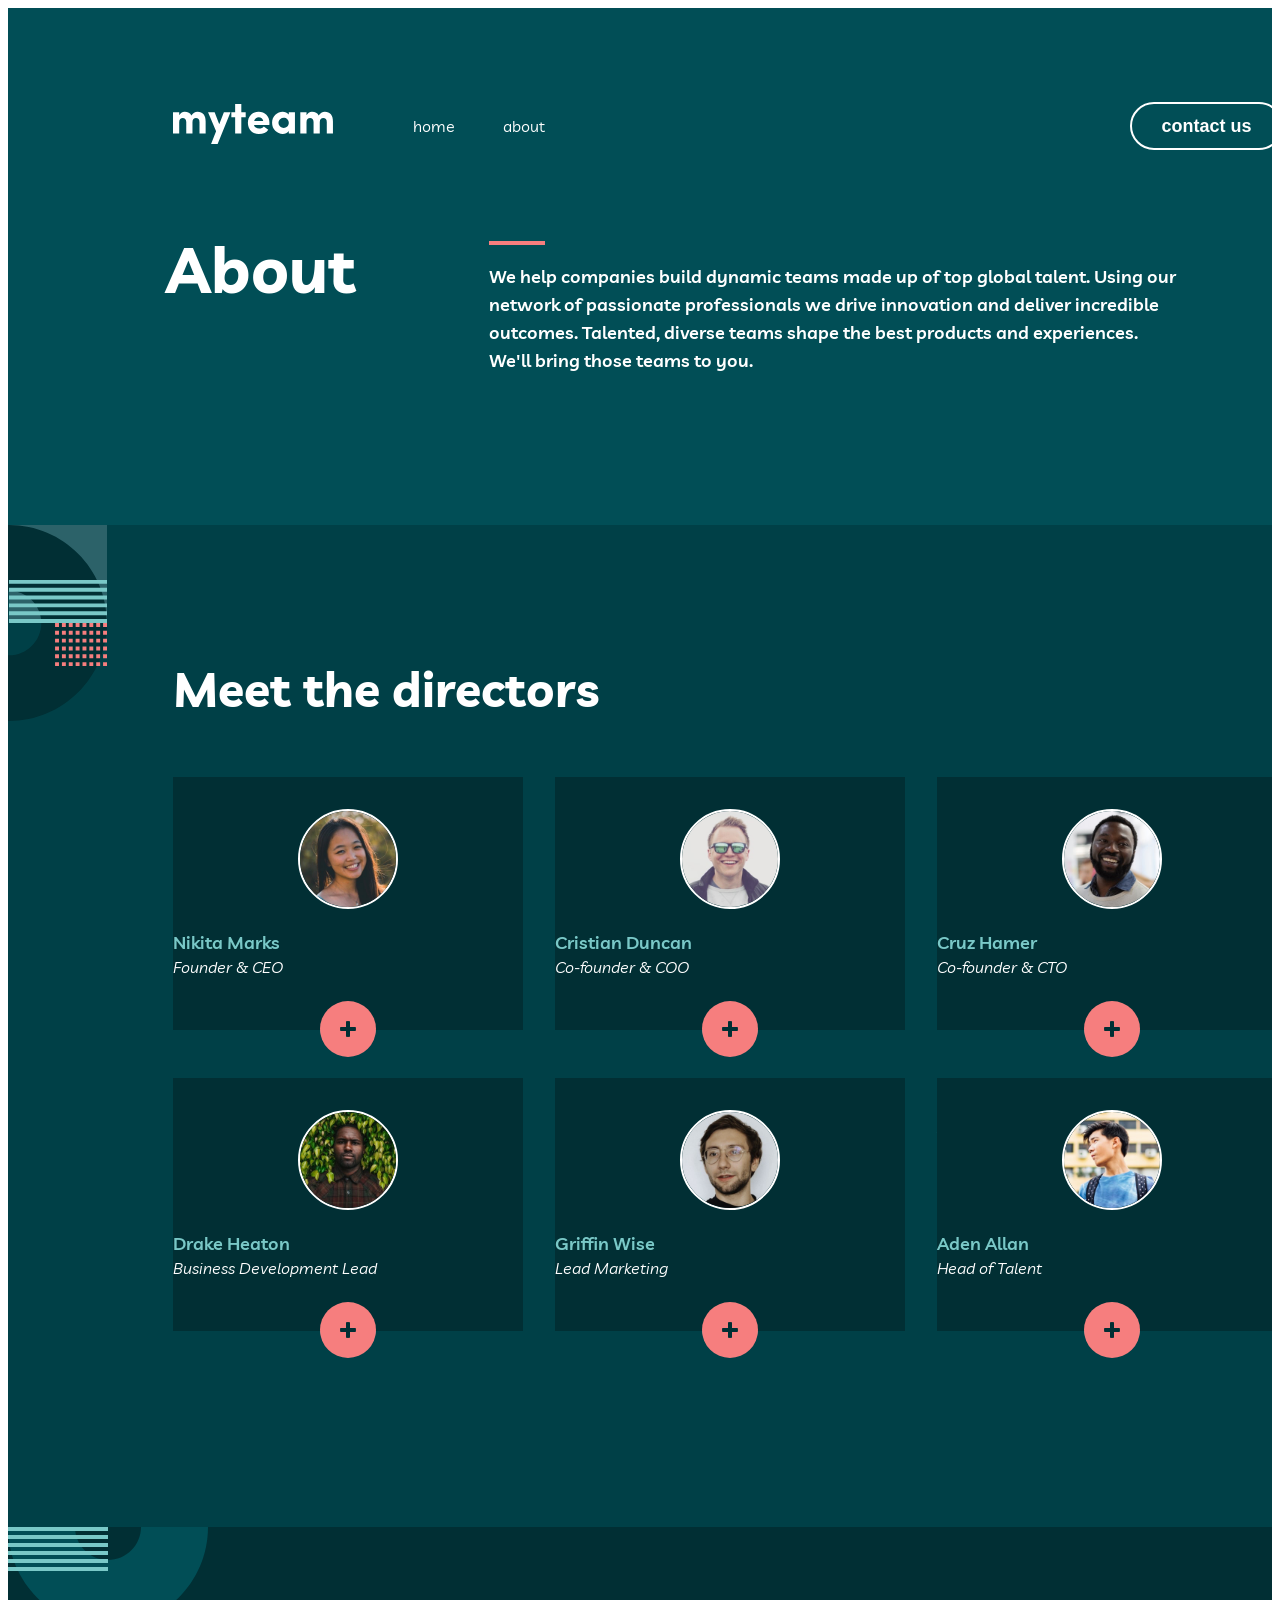
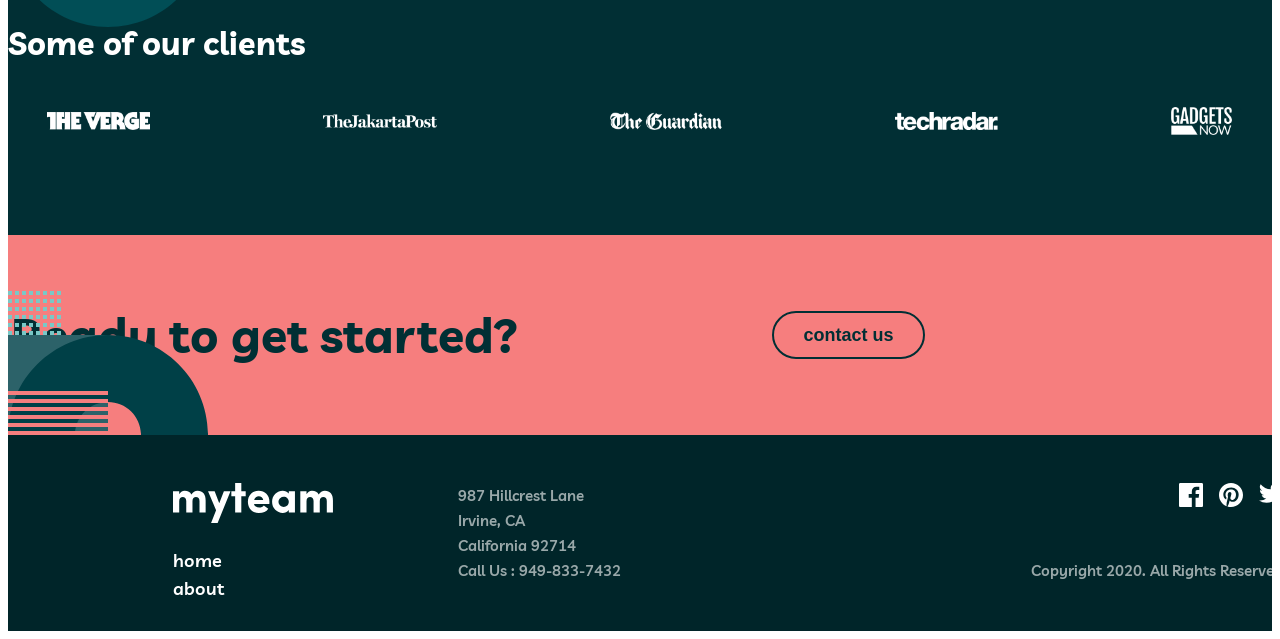
==== commit f27e6104: "merged?" ====
--- a/pages/about.html
+++ b/pages/about.html
@@ -1,347 +1,294 @@
 <!doctype html>
 <html lang="en">
-  <head>
-    <meta charset="UTF-8" />
-    <meta name="viewport" content="width=device-width, initial-scale=1.0" />
-
-    <link
-      rel="icon"
-      type="image/png"
-      sizes="32x32"
-      href="images/favicon-32x32.png"
-    />
-    <link rel="preconnect" href="https://fonts.googleapis.com" />
-    <link rel="preconnect" href="https://fonts.gstatic.com" crossorigin />
-    <link
-      href="https://fonts.googleapis.com/css2?family=Livvic:ital,wght@0,100;0,200;0,300;0,400;0,500;0,600;0,700;0,900;1,100;1,200;1,300;1,400;1,500;1,600;1,700;1,900&display=swap"
-      rel="stylesheet"
-    />
-    
-    <link rel="stylesheet" href="../CSS/style.css" />
-    <link rel="stylesheet" href="../CSS/about.css" />
-    <link rel="stylesheet" href="../CSS/normalize.css">
-    <title>Frontend Mentor | myteam website challenge - About</title>
-
-    <script src="../JS/about.js" defer></script>
-  </head>
-
-  <body>
-    <div id="container">
-      <header class="body-1">
-        <nav>
+
+<head>
+  <meta charset="UTF-8" />
+  <meta name="viewport" content="width=device-width, initial-scale=1.0" />
+
+  <link rel="icon" type="image/png" sizes="32x32" href="images/favicon-32x32.png" />
+  <link rel="preconnect" href="https://fonts.googleapis.com" />
+  <link rel="preconnect" href="https://fonts.gstatic.com" crossorigin />
+  <link
+    href="https://fonts.googleapis.com/css2?family=Livvic:ital,wght@0,100;0,200;0,300;0,400;0,500;0,600;0,700;0,900;1,100;1,200;1,300;1,400;1,500;1,600;1,700;1,900&display=swap"
+    rel="stylesheet" />
+  <link rel="stylesheet" href="../CSS/style.css" />
+  <link rel="stylesheet" href="../CSS/about.css" />
+  <title>Frontend Mentor | myteam website challenge - About</title>
+
+  <script src="../JS/about.js" defer></script>
+</head>
+
+<body>
+  <div id="container">
+    <header>
+      <nav class="nav wrapper">
+        <ul class="nav-container">
+          <li class="nav-logo">
+            <img src="../assets/logo.svg" alt="logo" />
+          </li>
+
+          <ul class="nav-link-container">
+            <li class="nav-link">
+              <a href="../index.html">home</a>
+            </li>
+
+            <li class="nav-link">
+              <a href="../pages/about.html">about</a>
+            </li>
+          </ul>
+        </ul>
+
+        <button class="body-1">
+          <a href="../pages/contact.html">contact us</a>
+        </button>
+      </nav>
+
+      <div class="about">
+        <article class="a_h1">
+          <h1 class="h1-small">About</h1>
+        </article>
+
+        <article class="a_p">
+          <div class="red_dash"></div>
+          <p class="body-1">
+            We help companies build dynamic teams made up of top global
+            talent. Using our network of passionate professionals we drive
+            innovation and deliver incredible outcomes. Talented, diverse
+            teams shape the best products and experiences. We'll bring those
+            teams to you.
+          </p>
+        </article>
+
+        <img src="../assets/bg-pattern-about-1-mobile-nav-1.svg" alt="red decor" class="a_decor1" />
+      </div>
+    </header>
+
+    <section class="directors">
+      <h2 class="h2">Meet the directors</h2>
+      <figure class="d_grid">
+        <div class="nikita not_flipped">
+          <img src="../assets/avatar-nikita.jpg" alt="picture of Nikita Marks" />
+          <p class="d_names body-1">Nikita Marks</p>
+          <p class="d_job">Founder & CEO</p>
+          <button><img src="../assets/icon-cross.svg" alt="" /></button>
+          <!-- button for flip card-->
+        </div>
+
+        <div class="cristian not_flipped">
+          <img src="../assets/avatar-christian.jpg" alt="picture of Cristian Duncan" />
+          <p class="d_names body-1">Cristian Duncan</p>
+          <p class="d_job">Co-founder & COO</p>
+          <button><img src="../assets/icon-cross.svg" alt="" /></button>
+          <!-- button for flip card-->
+        </div>
+
+        <div class="cruz not_flipped">
+          <img src="../assets/avatar-cruz.jpg" alt="picture of Cruz Hamer" />
+          <p class="d_names body-1">Cruz Hamer</p>
+          <p class="d_job">Co-founder & CTO</p>
+          <button><img src="../assets/icon-cross.svg" alt="" /></button>
+          <!-- button for flip card-->
+        </div>
+
+        <div class="drake not_flipped">
+          <img src="../assets/avatar-drake.jpg" alt="picture of Drake Heaton" />
+          <p class="d_names body-1">Drake Heaton</p>
+          <p class="d_job">Business Development Lead</p>
+          <button><img src="../assets/icon-cross.svg" alt="" /></button>
+          <!-- button for flip card-->
+        </div>
+
+        <div class="griffin not_flipped">
+          <img src="../assets/avatar-griffin.jpg" alt="picture of Griffin Wise" />
+          <p class="d_names body-1">Griffin Wise</p>
+          <p class="d_job">Lead Marketing</p>
+          <button><img src="../assets/icon-cross.svg" alt="" /></button>
+          <!-- button for flip card-->
+        </div>
+
+        <div class="aden not_flipped">
+          <img src="../assets/avatar-aden.jpg" alt="picture of Aden Allan" />
+          <p class="d_names body-1">Aden Allan</p>
+          <p class="d_job">Head of Talent</p>
+          <button><img src="../assets/icon-cross.svg" alt="" /></button>
+          <!-- button for flip card-->
+        </div>
+      </figure>
+
+      <figure class="d_grid2 d_grid">
+        <div class="nikita flipped">
+          <p class="d_names body-1">Nikita Marks</p>
+          <p class="body-2">
+            “It always amazes me how much talent there is in every corner of
+            the globe.”
+          </p>
+          <span>
+            <a href=""><img src="../assets/icon-twitter.svg" alt="twitter logo" /></a>
+            <a href=""><img src="../assets/icon-linkedin.svg" alt="linkedin logo" /></a>
+          </span>
+          <button>
+            <img src="../assets/icon-cross.svg" alt="x to close" />
+          </button>
+          <!-- button to come back to card-->
+        </div>
+
+        <div class="cristian flipped">
+          <p class="d_names body-1">Cristian Duncan</p>
+          <p class="body-2">
+            “Distributed teams required unique processes. You need to approach
+            work in a new way.”
+          </p>
+          <span>
+            <a href=""><img src="../assets/icon-twitter.svg" alt="twitter logo" /></a>
+            <a href=""><img src="../assets/icon-linkedin.svg" alt="linkedin logo" /></a>
+          </span>
+          <button>
+            <img src="../assets/icon-cross.svg" alt="x to close" />
+          </button>
+          <!-- button to come back to card-->
+        </div>
+
+        <div class="cruz flipped">
+          <p class="d_names body-1">Cruz Hamer</p>
+          <p class="body-2">
+            “Technology is at the forefront of enabling distributed teams.
+            That's where we come in.”
+          </p>
+          <span>
+            <a href=""><img src="../assets/icon-twitter.svg" alt="twitter logo" /></a>
+            <a href=""><img src="../assets/icon-linkedin.svg" alt="linkedin logo" /></a>
+          </span>
+          <button>
+            <img src="../assets/icon-cross.svg" alt="x to close" />
+          </button>
+          <!-- button to come back to card-->
+        </div>
+
+        <div class="drake flipped">
+          <p class="d_names body-1">Drake Heaton</p>
+          <p class="body-2">
+            “Hiring similar people from similar backgrounds is a surefire way
+            to stunt innovation.”
+          </p>
+          <span>
+            <a href=""><img src="../assets/icon-twitter.svg" alt="twitter logo" /></a>
+            <a href=""><img src="../assets/icon-linkedin.svg" alt="linkedin logo" /></a>
+          </span>
+          <button>
+            <img src="../assets/icon-cross.svg" alt="x to close" />
+          </button>
+          <!-- button to come back to card-->
+        </div>
+
+        <div class="griffin flipped">
+          <p class="d_names body-1">Griffin Wise</p>
+          <p class="body-2">
+            “Unique perspectives shape unique products, which is what you need
+            to survive these days.”
+          </p>
+          <span>
+            <a href=""><img src="../assets/icon-twitter.svg" alt="twitter logo" /></a>
+            <a href=""><img src="../assets/icon-linkedin.svg" alt="linkedin logo" /></a>
+          </span>
+          <button>
+            <img src="../assets/icon-cross.svg" alt="x to close" />
+          </button>
+          <!-- button to come back to card-->
+        </div>
+
+        <div class="aden flipped">
+          <p class="d_names body-1">Aden Alan</p>
+          <p class="body-2">
+            “Empowered teams create truly amazing products. Set the north star
+            and let them follow it.”
+          </p>
+          <span>
+            <a href=""><img src="../assets/icon-twitter.svg" alt="twitter logo" /></a>
+            <a href=""><img src="../assets/icon-linkedin.svg" alt="linkedin logo" /></a>
+          </span>
+          <button>
+            <img src="../assets/icon-cross.svg" alt="x to close" />
+          </button>
+          <!-- button to come back to card-->
+        </div>
+      </figure>
+
+      <div class="d_decor1">
+        <img src="../assets/bg-pattern-about-2-contact-1.svg" alt="blue decor" />
+      </div>
+
+      <img src="../assets/bg-pattern-home-4-about-3.svg" alt="red decor" class="d_decor2" />
+    </section>
+
+    <section class="clients">
+      <h2 class="h2">Some of our clients</h2>
+      <figure>
+        <img src="../assets/logo-the-verge.png" alt="The verge icon" />
+        <img src="../assets/logo-jakarta-post.png" alt="The jakarta post logo" />
+        <img src="../assets/logo-the-guardian.png" alt="the guardian logo" />
+        <img src="../assets/logo-tech-radar.png" alt="tech radar logo" />
+        <img src="../assets/logo-gadgets-now.png" alt="gadgets now logo" />
+      </figure>
+
+      <div class="c_decor1">
+        <img src="../assets/bg-pattern-about-4.svg" alt="red decor" />
+      </div>
+    </section>
+
+    <section id="ready-to-get-started">
+      <div>
+        <h2 class="h2">Ready to get started?</h2>
+        <button class="body-1">
+          <a href="../pages/contact.html">contact us</a>
+        </button>
+      </div>
+      <img src="../assets/bg-pattern-home-6-about-5.svg" alt="" />
+    </section>
+
+    <footer id="footer">
+      <div>
+        <div class="logo">
+          <img src="../assets/logo.svg" alt="logo" />
+          <ul class="body-1">
+            <li>
+              <a href="../index.html">home</a>
+            </li>
+            <li>
+              <a href="../pages/about.html">about</a>
+            </li>
+          </ul>
+        </div>
+        <address class="body-2">
           <ul>
-            <li>
-              <img src="../assets/logo.svg" alt="logo" />
-            </li>
-            <ul>
-              <li>
-                <a href="../index.html">home</a>
-              </li>
-              <li>
-                <a href="../pages/about.html">about</a>
-              </li>
-            </ul>
+            <li>987 Hillcrest Lane</li>
+            <li>Irvine, CA</li>
+            <li>California 92714</li>
+            <li>Call Us : 949-833-7432</li>
           </ul>
-          <button class="body-1">
-            <a href="../pages/contact.html">contact us</a>
-          </button>
-        </nav>
-
-        <div class="about">
-          <article class="a_h1">
-            <h1 class="h1-small">About</h1>
-          </article>
-
-          <article class="a_p">
-            <div class="red_dash"></div>
-            <p class="body-1">
-              We help companies build dynamic teams made up of top global
-              talent. Using our network of passionate professionals we drive
-              innovation and deliver incredible outcomes. Talented, diverse
-              teams shape the best products and experiences. We'll bring those
-              teams to you.
-            </p>
-          </article>
-
-          <img
-            src="../assets/bg-pattern-about-1-mobile-nav-1.svg"
-            alt="red decor"
-            class="a_decor1"
-          />
-        </div>
-      </header>
-
-      <section class="directors">
-        <h2 class="h2">Meet the directors</h2>
-        <figure class="d_grid">
-          <div class="nikita not_flipped">
-            <img
-              src="../assets/avatar-nikita.jpg"
-              alt="picture of Nikita Marks"
-            />
-            <p class="d_names body-1">Nikita Marks</p>
-            <p class="d_job">Founder & CEO</p>
-            <button><img src="../assets/icon-cross.svg" alt="" /></button>
-            <!-- button for flip card-->
-          </div>
-
-          <div class="cristian not_flipped">
-            <img
-              src="../assets/avatar-christian.jpg"
-              alt="picture of Cristian Duncan"
-            />
-            <p class="d_names body-1">Cristian Duncan</p>
-            <p class="d_job">Co-founder & COO</p>
-            <button><img src="../assets/icon-cross.svg" alt="" /></button>
-            <!-- button for flip card-->
-          </div>
-
-          <div class="cruz not_flipped">
-            <img src="../assets/avatar-cruz.jpg" alt="picture of Cruz Hamer" />
-            <p class="d_names body-1">Cruz Hamer</p>
-            <p class="d_job">Co-founder & CTO</p>
-            <button><img src="../assets/icon-cross.svg" alt="" /></button>
-            <!-- button for flip card-->
-          </div>
-
-          <div class="drake not_flipped">
-            <img
-              src="../assets/avatar-drake.jpg"
-              alt="picture of Drake Heaton"
-            />
-            <p class="d_names body-1">Drake Heaton</p>
-            <p class="d_job">Business Development Lead</p>
-            <button><img src="../assets/icon-cross.svg" alt="" /></button>
-            <!-- button for flip card-->
-          </div>
-
-          <div class="griffin not_flipped">
-            <img
-              src="../assets/avatar-griffin.jpg"
-              alt="picture of Griffin Wise"
-            />
-            <p class="d_names body-1">Griffin Wise</p>
-            <p class="d_job">Lead Marketing</p>
-            <button><img src="../assets/icon-cross.svg" alt="" /></button>
-            <!-- button for flip card-->
-          </div>
-
-          <div class="aden not_flipped">
-            <img src="../assets/avatar-aden.jpg" alt="picture of Aden Allan" />
-            <p class="d_names body-1">Aden Allan</p>
-            <p class="d_job">Head of Talent</p>
-            <button><img src="../assets/icon-cross.svg" alt="" /></button>
-            <!-- button for flip card-->
-          </div>
-        </figure>
-
-        <figure class="d_grid2 d_grid">
-          <div class="nikita flipped">
-            <p class="d_names body-1">Nikita Marks</p>
-            <p class="body-2">
-              “It always amazes me how much talent there is in every corner of
-              the globe.”
-            </p>
-            <span>
-              <a href=""
-                ><img src="../assets/icon-twitter.svg" alt="twitter logo"
-              /></a>
-              <a href=""
-                ><img src="../assets/icon-linkedin.svg" alt="linkedin logo"
-              /></a>
-            </span>
-            <button>
-              <img src="../assets/icon-cross.svg" alt="x to close" />
-            </button>
-            <!-- button to come back to card-->
-          </div>
-
-          <div class="cristian flipped">
-            <p class="d_names body-1">Cristian Duncan</p>
-            <p class="body-2">
-              “Distributed teams required unique processes. You need to approach
-              work in a new way.”
-            </p>
-            <span>
-              <a href=""
-                ><img src="../assets/icon-twitter.svg" alt="twitter logo"
-              /></a>
-              <a href=""
-                ><img src="../assets/icon-linkedin.svg" alt="linkedin logo"
-              /></a>
-            </span>
-            <button>
-              <img src="../assets/icon-cross.svg" alt="x to close" />
-            </button>
-            <!-- button to come back to card-->
-          </div>
-
-          <div class="cruz flipped">
-            <p class="d_names body-1">Cruz Hamer</p>
-            <p class="body-2">
-              “Technology is at the forefront of enabling distributed teams.
-              That's where we come in.”
-            </p>
-            <span>
-              <a href=""
-                ><img src="../assets/icon-twitter.svg" alt="twitter logo"
-              /></a>
-              <a href=""
-                ><img src="../assets/icon-linkedin.svg" alt="linkedin logo"
-              /></a>
-            </span>
-            <button>
-              <img src="../assets/icon-cross.svg" alt="x to close" />
-            </button>
-            <!-- button to come back to card-->
-          </div>
-
-          <div class="drake flipped">
-            <p class="d_names body-1">Drake Heaton</p>
-            <p class="body-2">
-              “Hiring similar people from similar backgrounds is a surefire way
-              to stunt innovation.”
-            </p>
-            <span>
-              <a href=""
-                ><img src="../assets/icon-twitter.svg" alt="twitter logo"
-              /></a>
-              <a href=""
-                ><img src="../assets/icon-linkedin.svg" alt="linkedin logo"
-              /></a>
-            </span>
-            <button>
-              <img src="../assets/icon-cross.svg" alt="x to close" />
-            </button>
-            <!-- button to come back to card-->
-          </div>
-
-          <div class="griffin flipped">
-            <p class="d_names body-1">Griffin Wise</p>
-            <p class="body-2">
-              “Unique perspectives shape unique products, which is what you need
-              to survive these days.”
-            </p>
-            <span>
-              <a href=""
-                ><img src="../assets/icon-twitter.svg" alt="twitter logo"
-              /></a>
-              <a href=""
-                ><img src="../assets/icon-linkedin.svg" alt="linkedin logo"
-              /></a>
-            </span>
-            <button>
-              <img src="../assets/icon-cross.svg" alt="x to close" />
-            </button>
-            <!-- button to come back to card-->
-          </div>
-
-          <div class="aden flipped">
-            <p class="d_names body-1">Aden Alan</p>
-            <p class="body-2">
-              “Empowered teams create truly amazing products. Set the north star
-              and let them follow it.”
-            </p>
-            <span>
-              <a href=""
-                ><img src="../assets/icon-twitter.svg" alt="twitter logo"
-              /></a>
-              <a href=""
-                ><img src="../assets/icon-linkedin.svg" alt="linkedin logo"
-              /></a>
-            </span>
-            <button>
-              <img src="../assets/icon-cross.svg" alt="x to close" />
-            </button>
-            <!-- button to come back to card-->
-          </div>
-        </figure>
-
-        <div class="d_decor1">
-          <img
-            src="../assets/bg-pattern-about-2-contact-1.svg"
-            alt="blue decor"
-          />
-        </div>
-
-        <img
-          src="../assets/bg-pattern-home-4-about-3.svg"
-          alt="red decor"
-          class="d_decor2"
-        />
-      </section>
-
-      <section class="clients">
-        <h2 class="h2">Some of our clients</h2>
-        <figure>
-          <img src="../assets/logo-the-verge.png" alt="The verge icon" />
-          <img
-            src="../assets/logo-jakarta-post.png"
-            alt="The jakarta post logo"
-          />
-          <img src="../assets/logo-the-guardian.png" alt="the guardian logo" />
-          <img src="../assets/logo-tech-radar.png" alt="tech radar logo" />
-          <img src="../assets/logo-gadgets-now.png" alt="gadgets now logo" />
-        </figure>
-
-        <div class="c_decor1">
-          <img src="../assets/bg-pattern-about-4.svg" alt="red decor" />
-        </div>
-      </section>
-
-      <section id="ready-to-get-started">
-        <div>
-          <h2 class="h2">Ready to get started?</h2>
-          <button class="body-1">
-            <a href="../pages/contact.html">contact us</a>
-          </button>
-        </div>
-        <img src="../assets/bg-pattern-home-6-about-5.svg" alt="" />
-      </section>
-
-      <footer id="footer">
-        <div>
-          <div class="logo">
-            <img src="../assets/logo.svg" alt="logo" />
-            <ul class="body-1">
-              <li>
-                <a href="../index.html">home</a>
-              </li>
-              <li>
-                <a href="../pages/about.html">about</a>
-              </li>
-            </ul>
-          </div>
-          <address class="body-2">
-            <ul>
-              <li>987 Hillcrest Lane</li>
-              <li>Irvine, CA</li>
-              <li>California 92714</li>
-              <li>Call Us : 949-833-7432</li>
-            </ul>
-          </address>
-        </div>
-        <div class="social">
-          <ul>
-            <li>
-              <a href="#">
-                <img src="../assets/icon-facebook.svg" alt="Facebook" />
-              </a>
-            </li>
-            <li>
-              <a href="#">
-                <img src="../assets/icon-pinterest.svg" alt="Pinterest" />
-              </a>
-            </li>
-            <li>
-              <a href="#">
-                <img src="../assets/icon-twitter.svg" alt="Twitter" />
-              </a>
-            </li>
-          </ul>
-          <p class="body-2">Copyright 2020. All Rights Reserved</p>
-        </div>
-      </footer>
-    </div>
-  </body>
-</html>
+        </address>
+      </div>
+      <div class="social">
+        <ul>
+          <li>
+            <a href="#">
+              <img src="../assets/icon-facebook.svg" alt="Facebook" />
+            </a>
+          </li>
+          <li>
+            <a href="#">
+              <img src="../assets/icon-pinterest.svg" alt="Pinterest" />
+            </a>
+          </li>
+          <li>
+            <a href="#">
+              <img src="../assets/icon-twitter.svg" alt="Twitter" />
+            </a>
+          </li>
+        </ul>
+        <p class="body-2">Copyright 2020. All Rights Reserved</p>
+      </div>
+    </footer>
+  </div>
+</body>
+
+</html>
--- a/CSS/style.css
+++ b/CSS/style.css
@@ -273,7 +273,6 @@
   }
 }
 
-
 #ready-to-get-started div {
   justify-self: center;
   padding-left: 0.188em;
@@ -287,208 +286,46 @@
   top: 3.5rem;
 }
 
-/* Navbar mobile */
-
-/* Mobile elementai desktop režime paslėpti */
-.mobile-menu-toggle,
-.mobile-menu-open,
-.mobile-menu-close,
-.mobile-nav-overlay,
-.mobile-nav-menu {
-  display: none;
-}
-
-@media (max-width: 767px) {
-
-  #container {
-    width: 100%;
-    margin: 0;
-  }
-
-  /* Mobile navbar */
-  nav.nav {
-    width: 20.4375rem;
-    /* 327px */
-    height: 2rem;
-    top: 2rem;
+@media (min-width: 768px) and (max-width: 1023px) {
+  .nav.wrapper {
+    width: 43.0625rem;
+    height: 3rem;
+    top: 4rem;
     left: 0;
-    margin: 0 auto;
-    padding: 0;
-  }
-
-  nav.nav .nav-container {
-    width: auto;
-    margin: 0;
-    padding: 0;
-  }
-
-  /* Mobile logo */
-  nav.nav .nav-logo,
-  nav.nav .nav-logo img {
+    transform: none;
+  }
+
+  nav ul {
+    width: 20.75rem;
+    height: 3rem;
+    margin: 0rem;
+  }
+
+  nav ul>li:first-child img {
+    width: 8rem;
+    height: 2.375rem;
     display: block;
-    width: 8rem;
-    /* 128px */
-    height: 2rem;
-  }
-
-  /* Desktop nuorodos mobile paslepiamos */
-  nav.nav .nav-link-container {
-    display: none;
-  }
-
-  /* Desktop contact us mygtukas mobile paslepiamas */
-  nav.nav>button {
-    display: none;
-  }
-
-  /* Mobile menu checkbox */
-  .mobile-menu-toggle {
-    position: absolute;
-    width: 0;
-    height: 0;
-    opacity: 0;
-    pointer-events: none;
-  }
-
-  /* Hamburger menu mygtukas */
-  .mobile-menu-open {
-    position: absolute;
-    top: 0.4375rem;
-    right: 0;
-    z-index: 10;
-    display: flex;
-    width: 1.25rem;
-    height: 1.0625rem;
-    flex-direction: column;
-    justify-content: space-between;
-    cursor: pointer;
-  }
-
-  .mobile-menu-open span {
-    display: block;
-    width: 1.25rem;
-    height: 0.1875rem;
-    background-color: var(--pri-white);
-  }
-
-  /* Patamsintas fonas už meniu */
-  .mobile-nav-overlay {
-    position: fixed;
-    top: 0;
-    left: 0;
-    right: 0;
-    z-index: 100;
-    display: block;
-    height: 41.6875rem;
-    /* 667px */
-    background-color: rgba(0, 37, 41, 0.6);
-    opacity: 0;
-    visibility: hidden;
-    transition:
-      opacity 0.3s ease,
-      visibility 0.3s ease;
-  }
-
-  /* Atsidarantis mobile meniu */
-  .mobile-nav-menu {
-    position: fixed;
-    top: 0;
-    right: 0;
-    z-index: 101;
-    display: block;
-    width: 15.9375rem;
-    /* 255px */
-    height: 41.6875rem;
-    /* 667px */
-    background-color: var(--sec-police-blue);
-    overflow: hidden;
-    transform: translateX(100%);
-    transition: transform 0.3s ease;
-  }
-
-  /* Close X mygtukas */
-  .mobile-menu-close {
-    position: absolute;
-    top: 3rem;
-    right: 1.625rem;
-    display: block;
-    width: 1.25rem;
-    height: 1.25rem;
-    cursor: pointer;
-  }
-
-  .mobile-menu-close span {
-    position: absolute;
-    top: 0.5rem;
-    left: 0;
-    width: 1.25rem;
-    height: 0.125rem;
-    background-color: var(--pri-white);
-  }
-
-  .mobile-menu-close span:first-child {
-    transform: rotate(45deg);
-  }
-
-  .mobile-menu-close span:last-child {
-    transform: rotate(-45deg);
-  }
-
-  /* Mobile navigacijos nuorodos */
-  nav.nav .mobile-nav-links {
-    display: flex;
-    width: auto;
-    margin: 7.5rem 0 0 3rem;
-    padding: 0;
-    flex-direction: column;
-    align-items: flex-start;
-    justify-content: flex-start;
-    gap: 1.5rem;
-    list-style: none;
-  }
-
-  nav.nav .mobile-nav-links li {
-    display: block;
-    width: auto;
-    margin: 0;
-  }
-
-  nav.nav .mobile-nav-links a {
-    color: var(--pri-white);
-    text-decoration: none;
-    font-family: "Livvic", arial, sans-serif;
-    font-size: 1.125rem;
-    font-weight: 600;
+  }
+
+  nav ul ul {
+    width: 8.75rem;
+    height: 1.75rem;
+  }
+
+  nav ul ul li {
+    height: 1.75rem;
+  }
+
+  nav ul ul li a {
     line-height: 1.75rem;
   }
 
-  /* Mobile contact us mygtukas */
-  nav.nav .mobile-nav-links .mobile-contact {
-    display: flex;
-    width: 9.9375rem;
+  nav button {
+    width: 9.5625rem;
     height: 3rem;
-    margin-top: 0.5rem;
-    align-items: center;
-    justify-content: center;
-    border: 0.125rem solid var(--pri-white);
-    border-radius: 3.125rem;
-  }
-
-  /* Dekoratyvinis paveikslėlis */
-  .mobile-nav-pattern {
-    position: absolute;
-    right: -6.25rem;
-    bottom: 0;
-    width: 12.5rem;
-  }
-
-  /* Atidaryto meniu būsena */
-  .mobile-menu-toggle:checked~.mobile-nav-overlay {
-    opacity: 1;
-    visibility: visible;
-  }
-
-  .mobile-menu-toggle:checked~.mobile-nav-menu {
-    transform: translateX(0);
+  }
+
+  nav button a {
+    line-height: 1.75rem;
   }
 }
--- a/CSS/about.css
+++ b/CSS/about.css
@@ -11,6 +11,8 @@
   width: 1440px;
   margin: 0px auto;
 }
+
+/*================ABOUT============================*/
 
 header {
   background-color: var(--pri-midnight-green);
@@ -60,6 +62,57 @@
   bottom: 10.5rem;
 }
 
+@media (min-width: 768px) and (max-width: 1023px) {
+
+    #container{
+        width: 100%;
+        margin: 0 auto;
+    }
+
+    header {
+        height: 34.75rem;
+        width: 100%;
+    }
+
+    .about{
+        display: block;
+        width: 42.687rem;
+        height: 13.75rem;
+        margin: 9.25rem auto 7rem auto;
+    }
+
+    .red_dash {
+        display: none;
+    }
+
+    .a_h1{
+        height: 3.5rem;
+    }
+
+    .a_h1 h1{
+        margin: 0rem;
+    }
+
+    .a_p{
+        height: 8.75rem;
+        width: 33.56rem;
+        
+    }
+    .a_p p {
+        text-align: center;
+        margin: 0rem;      
+        margin-top: 1.5rem;  
+    }
+
+    .a_decor1 {
+        position: absolute;
+        z-index: 10;
+        left: 89.7%;
+        top: 22.2rem;
+    }
+
+}
+
 /*================================Director Section============================*/
 
 .directors {
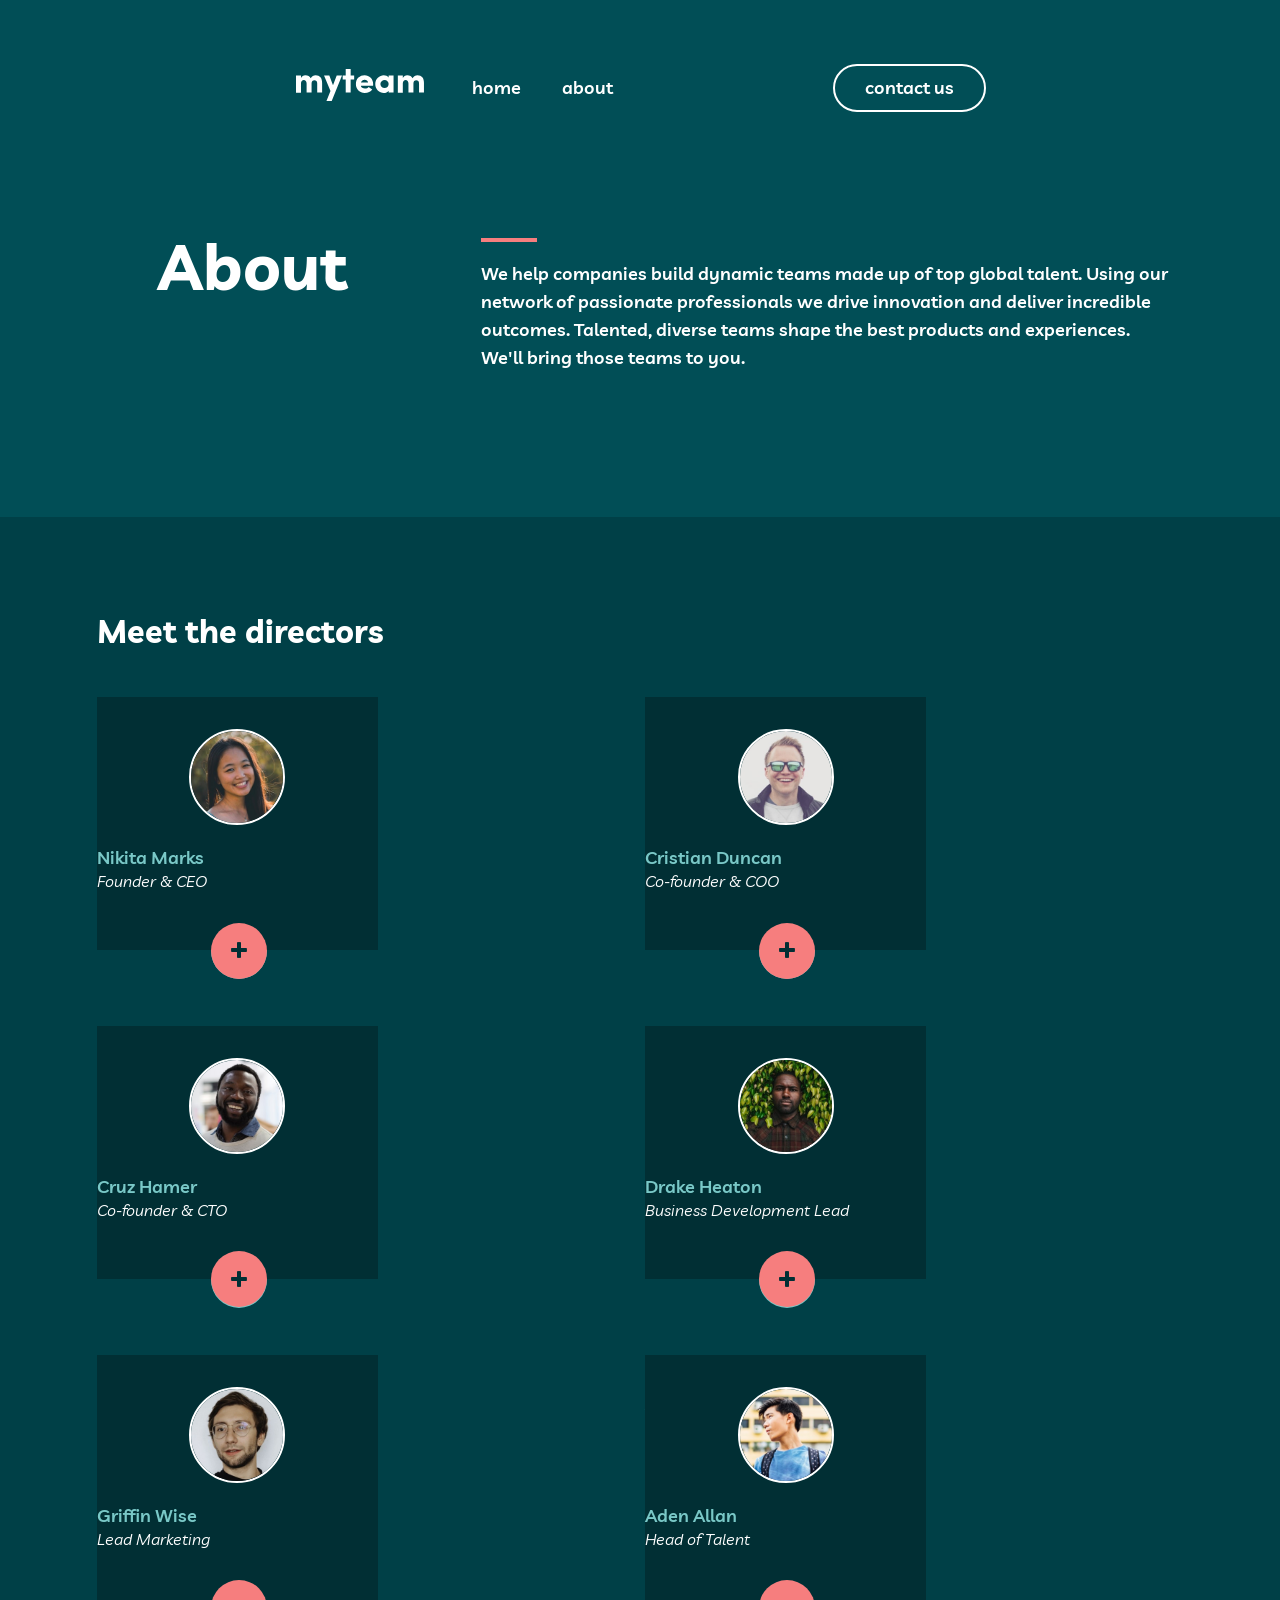
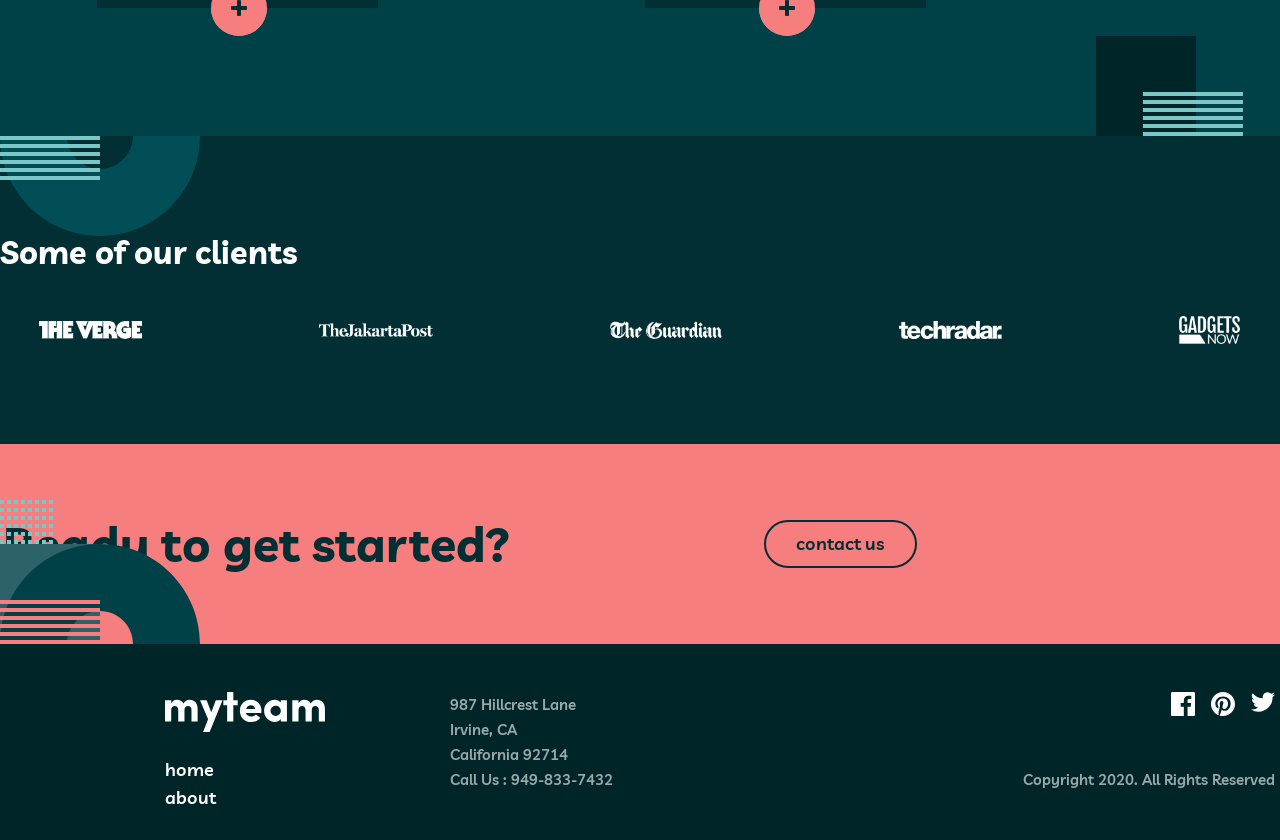
==== commit 9d1ae251: "fixed tablet navbar for about page" ====
--- a/pages/about.html
+++ b/pages/about.html
@@ -13,6 +13,7 @@
     rel="stylesheet" />
   <link rel="stylesheet" href="../CSS/style.css" />
   <link rel="stylesheet" href="../CSS/about.css" />
+  <link rel="stylesheet" href="../CSS/normalize.css">
   <title>Frontend Mentor | myteam website challenge - About</title>
 
   <script src="../JS/about.js" defer></script>
@@ -20,7 +21,7 @@
 
 <body>
   <div id="container">
-    <header>
+    <header class="body-1">
       <nav class="nav wrapper">
         <ul class="nav-container">
           <li class="nav-logo">
--- a/CSS/style.css
+++ b/CSS/style.css
@@ -241,6 +241,9 @@
     height: 1.5rem;
     display: flex;
     justify-content: space-between;
+  } & img:hover {
+    filter: opacity(0.5) drop-shadow(0 0 0 var(--pri-light-coral))
+      saturate(1000%);
   }
 
   & p {
--- a/CSS/about.css
+++ b/CSS/about.css
@@ -62,57 +62,6 @@
   bottom: 10.5rem;
 }
 
-@media (min-width: 768px) and (max-width: 1023px) {
-
-    #container{
-        width: 100%;
-        margin: 0 auto;
-    }
-
-    header {
-        height: 34.75rem;
-        width: 100%;
-    }
-
-    .about{
-        display: block;
-        width: 42.687rem;
-        height: 13.75rem;
-        margin: 9.25rem auto 7rem auto;
-    }
-
-    .red_dash {
-        display: none;
-    }
-
-    .a_h1{
-        height: 3.5rem;
-    }
-
-    .a_h1 h1{
-        margin: 0rem;
-    }
-
-    .a_p{
-        height: 8.75rem;
-        width: 33.56rem;
-        
-    }
-    .a_p p {
-        text-align: center;
-        margin: 0rem;      
-        margin-top: 1.5rem;  
-    }
-
-    .a_decor1 {
-        position: absolute;
-        z-index: 10;
-        left: 89.7%;
-        top: 22.2rem;
-    }
-
-}
-
 /*================================Director Section============================*/
 
 .directors {
@@ -254,7 +203,7 @@
 .d_grid2 div a:nth-child(2) img {
   width: 1.25rem;
   height: 1.25rem;
-  margin-left: 1rem;
+  margin-left: 0.83rem;
 }
 
 .d_grid2 span {
@@ -403,7 +352,7 @@
         display: block;
         width: 42.687rem;
         height: 13.75rem;
-        margin: 9.288rem auto 7rem auto;
+        margin: 8.25rem auto 7rem auto;
     }
 
     .red_dash {
@@ -436,7 +385,7 @@
         left: 86.6%;
         top: 22.2rem;
     }
-
+  }
 
 /*================director tablet=====================*/
 
@@ -536,10 +485,7 @@
     top: 2rem;
 }
 
-}
-d_grid {
-  position: relative;
-}
+
 
 /*===========================media-tablets===========================*/
 /*===========================OUR CLIENTS=============================*/
@@ -595,4 +541,147 @@
   }
 }
 
-
+/*=================tablet nav tweaks======================*/
+
+@media (max-width: 1439px) {
+header nav,
+  .nav {
+    position: static;
+    width: 100%;
+    top: auto;
+    left: auto;
+    padding-top: 5.3rem;
+  }
+
+  .body-1.header {
+    padding-top: 4rem;
+    padding-bottom: 0;
+    background-image: url("../assets/bg-pattern-home-2.svg");
+    background-repeat: no-repeat;
+    background-position: bottom center;
+  }
+
+  .nav.wrapper {
+    width: 43.0625rem;
+    height: 3rem;
+    display: flex;
+    justify-content: space-between;
+    align-items: center;
+    margin: 0 auto;
+
+  }
+
+  .nav-container {
+    display: flex;
+    align-items: center;
+    gap: 3rem;
+    margin: 0;
+    padding: 0;
+    list-style: none;
+    margin-right: 13.75rem;
+  }
+
+  .nav-logo {
+    width: 8rem;
+    height: 2rem;
+  }
+
+  .nav-logo img {
+    display: block;
+    width: 100%;
+    height: 100%;
+    object-fit: contain;
+
+    margin-top: -0.2rem;
+  }
+
+  .nav-link-container {
+    display: flex;
+    align-items: center;
+    justify-content: space-between;
+    width: auto;
+    height: 1.75rem;
+    gap: 2.5rem;
+    margin: 0;
+    padding: 0;
+    list-style: none;
+    width: auto;
+  }
+
+  .nav-link {
+    display: flex;
+    align-items: center;
+  }
+
+  .nav-link:last-child {
+    width: 3.188rem;
+    height: 1.75rem;
+  }
+
+  .nav-link a {
+    text-decoration: none;
+  }
+
+  .nav button,
+  header nav button {
+    position: static;
+    top: auto;
+    left: auto;
+    right: auto;
+    margin: 0;
+    width: 9.5625rem;
+    height: 3rem;
+    display: flex;
+    align-items: center;
+    justify-content: center;
+    flex-shrink: 0;
+    box-sizing: border-box;
+  }
+
+  .nav-section.wrapper {
+    padding-top: 7rem;
+    padding-bottom: 16rem;
+    padding-left: 2.813rem;
+    padding-right: 2.5rem;
+    height: auto;
+  }
+
+  .header-section {
+    display: flex;
+    flex-direction: column;
+    align-items: center;
+    text-align: center;
+    gap: 0;
+    max-width: 42.688rem;
+    margin: 0 auto;
+  }
+
+  .nav-section h1,
+  .h1-large {
+    width: 100%;
+    height: auto;
+    max-width: 22rem;
+    margin-top: 0;
+    margin-bottom: 1.5rem;
+    font-size: 4rem;
+    line-height: 3.5rem;
+  }
+
+  .nav-text {
+    width: 100%;
+    max-width: 28.563rem;
+    height: auto;
+  }
+
+  .nav-text .body-1 {
+    max-width: 28.563rem;
+    margin: 0;
+    font-size: 0.938rem;
+    line-height: 1.75rem;
+    opacity: 0.8;
+  }
+
+  .nav-text hr {
+    display: none;
+  }
+}
